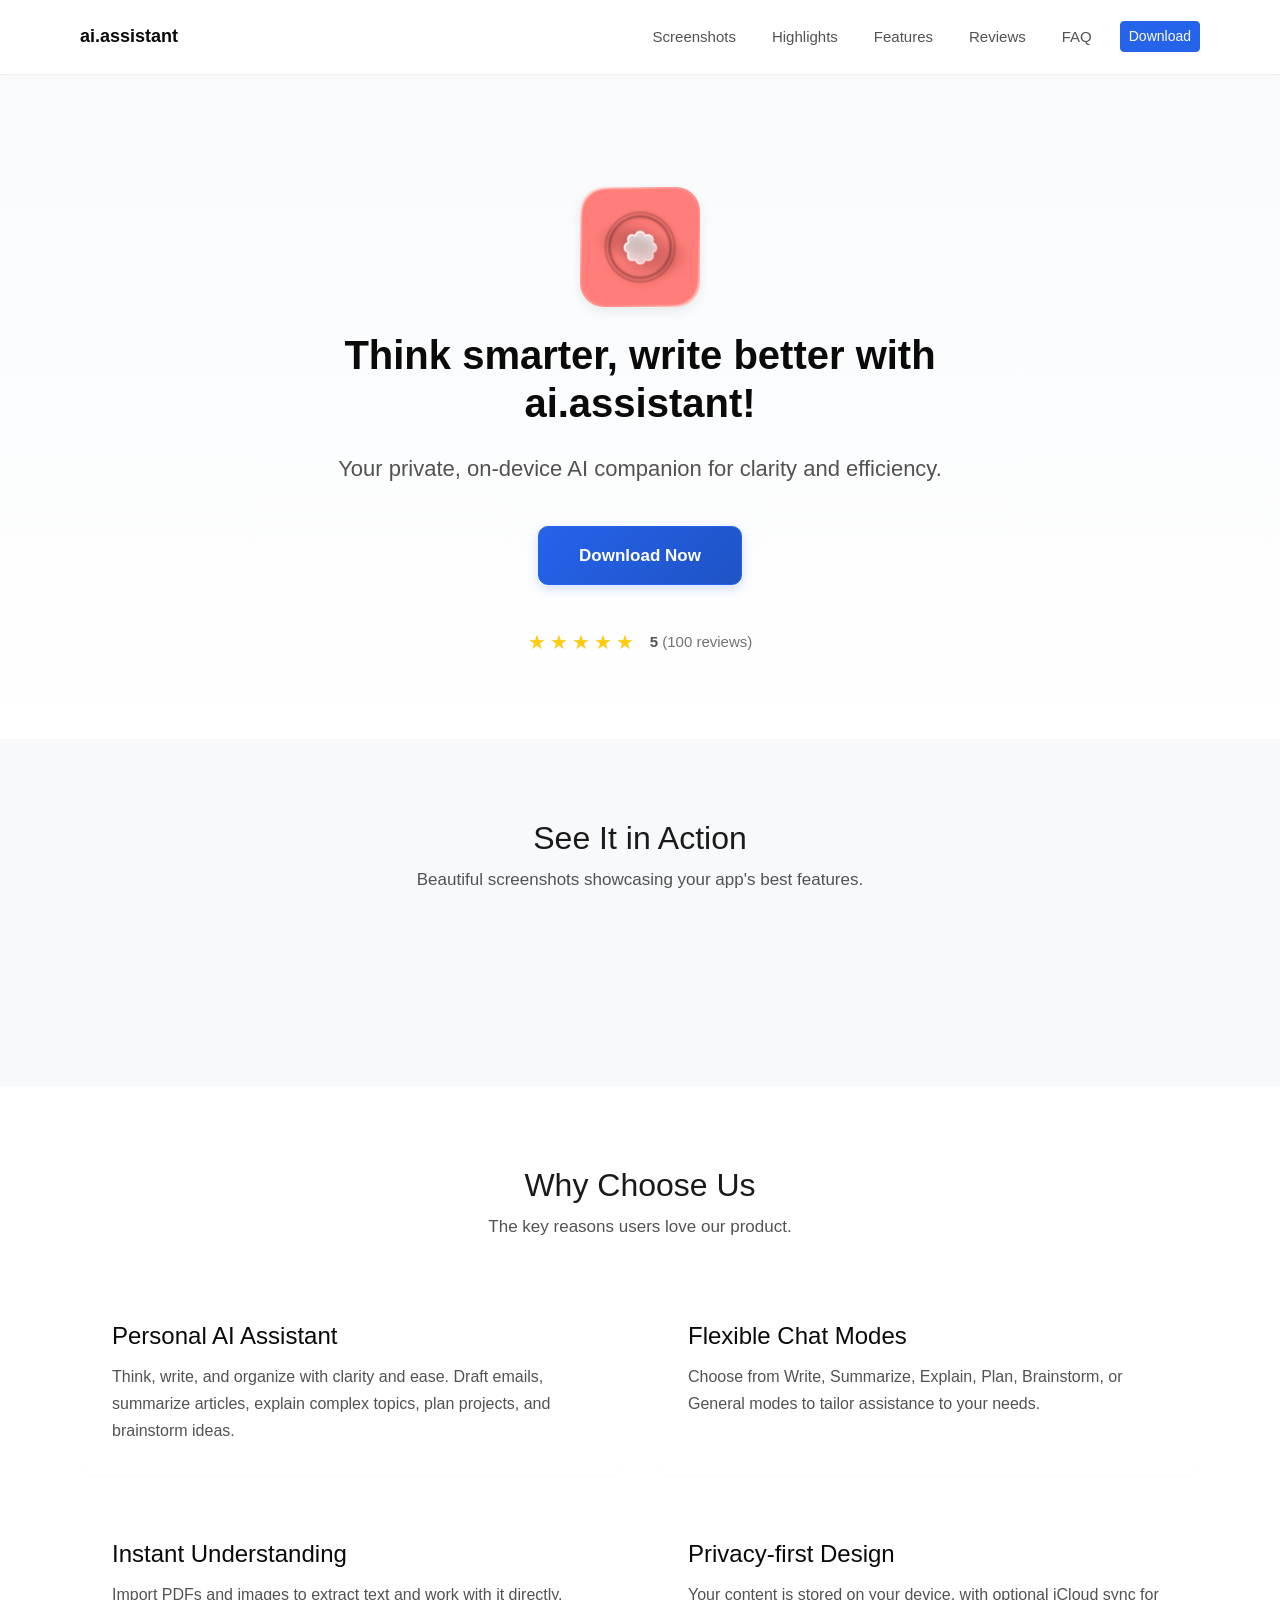
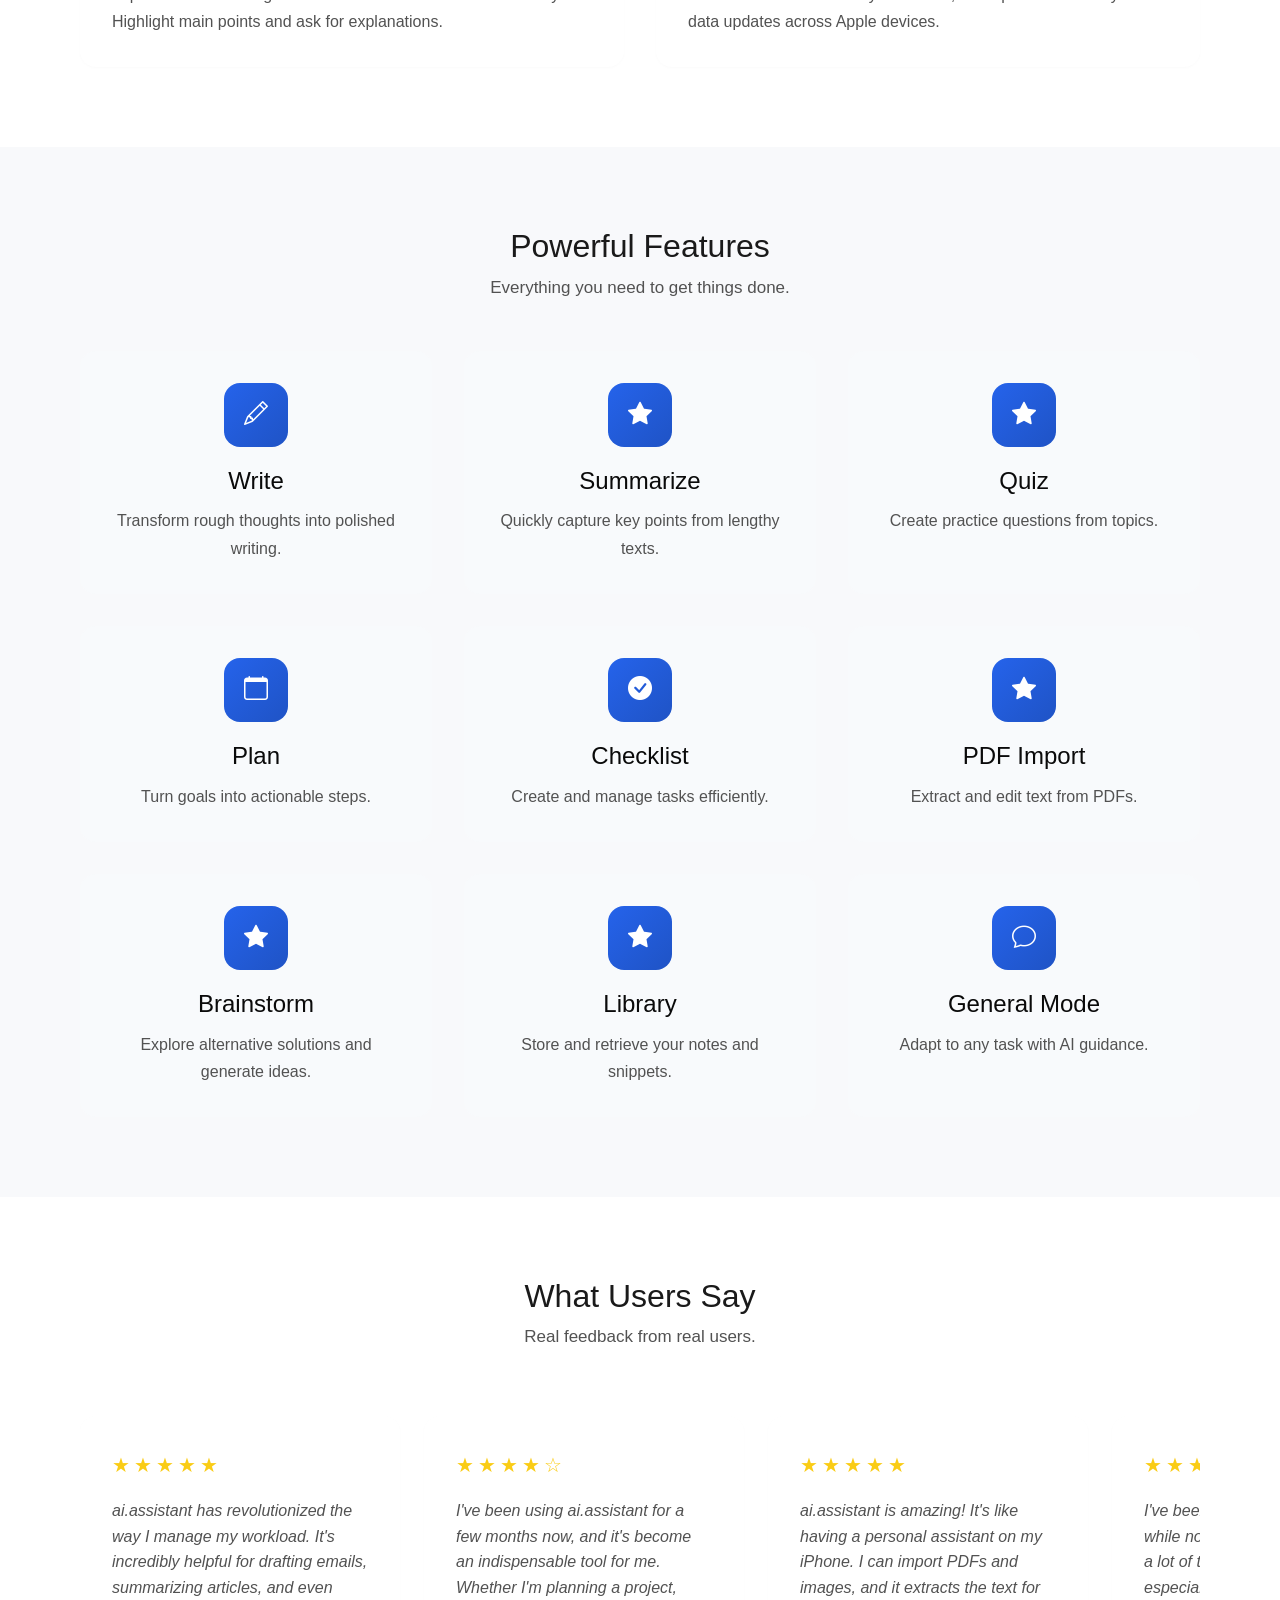
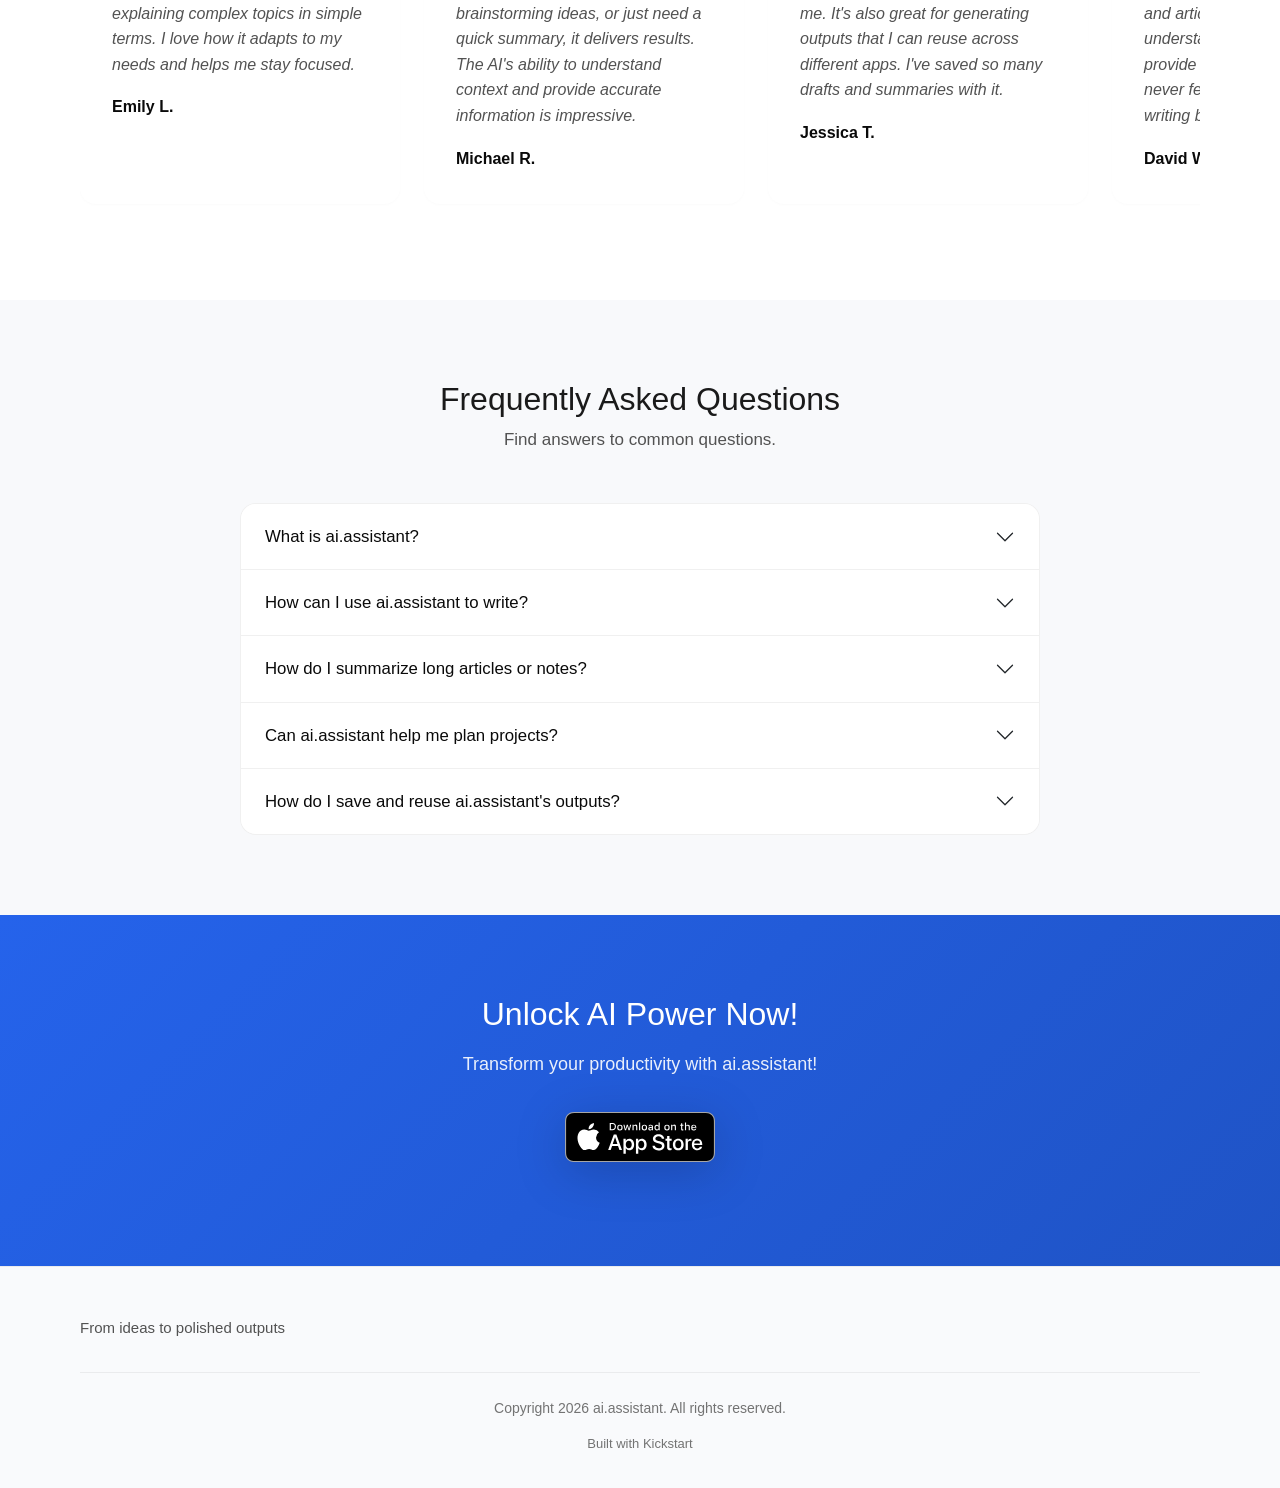
==== index.html @ b458672a "Deploy website – May 17, 2026 at 5:05 PM" ====
<!doctype html>
<html lang="en" data-light-theme="light" data-dark-theme="dark">
  <head>
    <base href="./" />
    <meta property="og:site_name" content="ai.assistant" />
    <meta property="og:title" content="Home" />
    <meta name="twitter:title" content="Home" />
    <meta property="og:url" content="https://example.com/" />
    <meta name="twitter:domain" content="example.com" />
    <meta name="twitter:card" content="summary_large_image" />
    <meta name="twitter:dnt" content="on" />
    <meta charset="utf-8" />
    <meta name="viewport" content="width=device-width, initial-scale=1" />
    <meta name="author" content="Developer" />
    <meta name="generator" content="Ignite v0.6.0" />
    <title>Home</title>
    <link href="css/bootstrap.min.css" rel="stylesheet" />
    <link href="css/bootstrap-icons.min.css" rel="stylesheet" />
    <link href="css/ignite-core.min.css" rel="stylesheet" />
    <link href="https://example.com/" rel="canonical" />
    <link href="images/favicon.png" rel="icon" />
    <link href="css/styles.css" rel="stylesheet" />
    <style>
:root {
    --primary-color: #2563eb;
    --primary-rgb: 37, 99, 235;
    --font-family: -apple-system, BlinkMacSystemFont, 'Segoe UI', Roboto, 'Helvetica Neue', Arial, sans-serif;
    color-scheme: light dark;
}
</style>
    <meta name="apple-itunes-app" content="app-id=6759457807" />
  </head>
  <body data-site-classes="site-shell">
    <header>
      <nav class="site-header navbar navbar-expand-md">
        <div class="container flex-wrap flex-lg-nowrap">
          <div class="me-2 me-md-auto">
            <a href="index.html" class="brand-link d-inline-flex align-items-center navbar-brand"><span class="brand-name">ai.assistant</span></a>
          </div>
          <button type="button" class="navbar-toggler btn" data-bs-toggle="collapse" data-bs-target="#navbarCollapse" aria-controls="navbarCollapse" aria-expanded="false" aria-label="Toggle navigation"><span class="navbar-toggler-icon"></span></button>
          <div id="navbarCollapse" class="collapse navbar-collapse">
            <ul class="navbar-nav mb-2 mb-md-0 col justify-content-end">
              <li class="nav-item"><a href="#screenshots" class="nav-link text-nowrap">Screenshots</a></li>
              <li class="nav-item"><a href="#highlights" class="nav-link text-nowrap">Highlights</a></li>
              <li class="nav-item"><a href="#features" class="nav-link text-nowrap">Features</a></li>
              <li class="nav-item"><a href="#testimonials" class="nav-link text-nowrap">Reviews</a></li>
              <li class="nav-item"><a href="#faq" class="nav-link text-nowrap">FAQ</a></li>
              <li class="nav-item"><a href="https://apps.apple.com/app/id6759457807" class="text-nowrap btn btn-sm btn-primary">Download</a></li>
            </ul>
          </div>
        </div>
      </nav>
    </header>
    <main class="site-main">
      <div class="ig-main-content">
        <div id="hero" class="hero hero-centered">
          <div class="container">
            <div class="hero-content">
              <img src="images/app-icon.png" alt="App Icon" class="hero-app-icon" />
              <h1 class="hero-title">Think smarter, write better with ai.assistant!</h1>
              <p class="hero-subtitle">Your private, on-device AI companion for clarity and efficiency.</p>
              <div class="hero-cta">
                <a href="https://apps.apple.com/app/id6759457807" class="cta-button cta-button-primary btn btn-primary">Download Now</a>
              </div>
              <div class="hero-rating">
                <div class="rating-stars">
                  <span class="star">★</span>
                  <span class="star">★</span>
                  <span class="star">★</span>
                  <span class="star">★</span>
                  <span class="star">★</span>
                </div>
                <p class="rating-text"><strong>5</strong><span class="rating-count"> (100 reviews)</span></p>
              </div>
            </div>
          </div>
        </div>
        <div id="screenshots" class="screenshots-section screenshots-carousel">
          <div class="container">
            <div class="section-header">
              <h2>See It in Action</h2>
              <p class="section-description">Beautiful screenshots showcasing your app's best features.</p>
            </div>
            <div class="screenshots-container">
              <div class="screenshots-scroll"></div>
            </div>
          </div>
        </div>
        <div id="highlights" class="highlights-section highlights-grid-multiple-of-two">
          <div class="container">
            <div class="section-header">
              <h2>Why Choose Us</h2>
              <p class="section-description">The key reasons users love our product.</p>
            </div>
            <div class="highlights-grid">
              <div class="highlight-card">
                <h4 class="highlight-title">Personal AI Assistant</h4>
                <p class="highlight-description">Think, write, and organize with clarity and ease. Draft emails, summarize articles, explain complex topics, plan projects, and brainstorm ideas.</p>
              </div>
              <div class="highlight-card">
                <h4 class="highlight-title">Flexible Chat Modes</h4>
                <p class="highlight-description">Choose from Write, Summarize, Explain, Plan, Brainstorm, or General modes to tailor assistance to your needs.</p>
              </div>
              <div class="highlight-card">
                <h4 class="highlight-title">Instant Understanding</h4>
                <p class="highlight-description">Import PDFs and images to extract text and work with it directly. Highlight main points and ask for explanations.</p>
              </div>
              <div class="highlight-card">
                <h4 class="highlight-title">Privacy-first Design</h4>
                <p class="highlight-description">Your content is stored on your device, with optional iCloud sync for data updates across Apple devices.</p>
              </div>
            </div>
          </div>
        </div>
        <div id="features" class="features-section features-grid-layout features-grid-multiple-of-three">
          <div class="container">
            <div class="section-header">
              <h2>Powerful Features</h2>
              <p class="section-description">Everything you need to get things done.</p>
            </div>
            <div class="features-grid">
              <div class="feature-card">
                <div class="feature-icon">
                  <i class="feature-icon-image bi-pencil"></i>
                </div>
                <h4 class="feature-title">Write</h4>
                <p class="feature-description">Transform rough thoughts into polished writing.</p>
              </div>
              <div class="feature-card">
                <div class="feature-icon">
                  <i class="feature-icon-image bi-star-fill"></i>
                </div>
                <h4 class="feature-title">Summarize</h4>
                <p class="feature-description">Quickly capture key points from lengthy texts.</p>
              </div>
              <div class="feature-card">
                <div class="feature-icon">
                  <i class="feature-icon-image bi-star-fill"></i>
                </div>
                <h4 class="feature-title">Quiz</h4>
                <p class="feature-description">Create practice questions from topics.</p>
              </div>
              <div class="feature-card">
                <div class="feature-icon">
                  <i class="feature-icon-image bi-calendar"></i>
                </div>
                <h4 class="feature-title">Plan</h4>
                <p class="feature-description">Turn goals into actionable steps.</p>
              </div>
              <div class="feature-card">
                <div class="feature-icon">
                  <i class="feature-icon-image bi-check-circle-fill"></i>
                </div>
                <h4 class="feature-title">Checklist</h4>
                <p class="feature-description">Create and manage tasks efficiently.</p>
              </div>
              <div class="feature-card">
                <div class="feature-icon">
                  <i class="feature-icon-image bi-star-fill"></i>
                </div>
                <h4 class="feature-title">PDF Import</h4>
                <p class="feature-description">Extract and edit text from PDFs.</p>
              </div>
              <div class="feature-card">
                <div class="feature-icon">
                  <i class="feature-icon-image bi-star-fill"></i>
                </div>
                <h4 class="feature-title">Brainstorm</h4>
                <p class="feature-description">Explore alternative solutions and generate ideas.</p>
              </div>
              <div class="feature-card">
                <div class="feature-icon">
                  <i class="feature-icon-image bi-star-fill"></i>
                </div>
                <h4 class="feature-title">Library</h4>
                <p class="feature-description">Store and retrieve your notes and snippets.</p>
              </div>
              <div class="feature-card">
                <div class="feature-icon">
                  <i class="feature-icon-image bi-chat"></i>
                </div>
                <h4 class="feature-title">General Mode</h4>
                <p class="feature-description">Adapt to any task with AI guidance.</p>
              </div>
            </div>
          </div>
        </div>
        <div id="reviews" class="testimonials-section testimonials-carousel">
          <div class="container">
            <div class="section-header">
              <h2>What Users Say</h2>
              <p class="section-description">Real feedback from real users.</p>
            </div>
            <div class="testimonials-scroll">
              <div class="testimonial-card">
                <div class="testimonial-rating">
                  <span class="star">★</span>
                  <span class="star">★</span>
                  <span class="star">★</span>
                  <span class="star">★</span>
                  <span class="star">★</span>
                </div>
                <p class="testimonial-quote">ai.assistant has revolutionized the way I manage my workload. It's incredibly helpful for drafting emails, summarizing articles, and even explaining complex topics in simple terms. I love how it adapts to my needs and helps me stay focused.</p>
                <p class="testimonial-author">Emily L.</p>
              </div>
              <div class="testimonial-card">
                <div class="testimonial-rating">
                  <span class="star">★</span>
                  <span class="star">★</span>
                  <span class="star">★</span>
                  <span class="star">★</span>
                  <span class="star">☆</span>
                </div>
                <p class="testimonial-quote">I've been using ai.assistant for a few months now, and it's become an indispensable tool for me. Whether I'm planning a project, brainstorming ideas, or just need a quick summary, it delivers results. The AI's ability to understand context and provide accurate information is impressive.</p>
                <p class="testimonial-author">Michael R.</p>
              </div>
              <div class="testimonial-card">
                <div class="testimonial-rating">
                  <span class="star">★</span>
                  <span class="star">★</span>
                  <span class="star">★</span>
                  <span class="star">★</span>
                  <span class="star">★</span>
                </div>
                <p class="testimonial-quote">ai.assistant is amazing! It's like having a personal assistant on my iPhone. I can import PDFs and images, and it extracts the text for me. It's also great for generating outputs that I can reuse across different apps. I've saved so many drafts and summaries with it.</p>
                <p class="testimonial-author">Jessica T.</p>
              </div>
              <div class="testimonial-card">
                <div class="testimonial-rating">
                  <span class="star">★</span>
                  <span class="star">★</span>
                  <span class="star">★</span>
                  <span class="star">★</span>
                  <span class="star">☆</span>
                </div>
                <p class="testimonial-quote">I've been using ai.assistant for a while now, and it's helped me save a lot of time and effort. It's especially useful for writing essays and articles. The AI's ability to understand my writing style and provide suggestions is great. I've never felt so confident about my writing before.</p>
                <p class="testimonial-author">David W.</p>
              </div>
            </div>
          </div>
        </div>
        <div id="faq" class="faq-section">
          <div class="container">
            <div class="section-header">
              <h2>Frequently Asked Questions</h2>
              <p class="section-description">Find answers to common questions.</p>
            </div>
            <div class="faq-content faq-accordion-layout">
              <div id="accordionV7Qbs" class="faq-accordion accordion">
                <div class="accordion-item">
                  <h2 class="accordion-header"><button type="button" class="accordion-button collapsed btn" data-bs-toggle="collapse" data-bs-target="#accordionV7Qbs-itemzNcFY" aria-expanded="false" aria-controls="accordionV7Qbs-itemzNcFY">What is ai.assistant?</button></h2>
                  <div id="accordionV7Qbs-itemzNcFY" class="accordion-collapse collapse" data-bs-parent="#accordionV7Qbs">
                    <div class="accordion-body">
                      <p class="faq-answer">ai.assistant is a private, on-device AI companion that helps you think, write, and organize with clarity. It can draft emails, summarize articles, explain complex topics, plan projects, and brainstorm ideas.</p>
                    </div>
                  </div>
                </div>
                <div class="accordion-item">
                  <h2 class="accordion-header"><button type="button" class="accordion-button collapsed btn" data-bs-toggle="collapse" data-bs-target="#accordionV7Qbs-itemYWzPb" aria-expanded="false" aria-controls="accordionV7Qbs-itemYWzPb">How can I use ai.assistant to write?</button></h2>
                  <div id="accordionV7Qbs-itemYWzPb" class="accordion-collapse collapse" data-bs-parent="#accordionV7Qbs">
                    <div class="accordion-body">
                      <p class="faq-answer">You can use ai.assistant's 'Write' mode to turn rough thoughts into clear writing. It can draft emails, essays, and blog posts, rewrite messages to be shorter, friendlier, or more professional, and polish wording while keeping your own voice.</p>
                    </div>
                  </div>
                </div>
                <div class="accordion-item">
                  <h2 class="accordion-header"><button type="button" class="accordion-button collapsed btn" data-bs-toggle="collapse" data-bs-target="#accordionV7Qbs-itemH5LLg" aria-expanded="false" aria-controls="accordionV7Qbs-itemH5LLg">How do I summarize long articles or notes?</button></h2>
                  <div id="accordionV7Qbs-itemH5LLg" class="accordion-collapse collapse" data-bs-parent="#accordionV7Qbs">
                    <div class="accordion-body">
                      <p class="faq-answer">You can use ai.assistant's 'Summarize' mode to get to the point in seconds. It can turn long articles or notes into key takeaways, generate TL;DRs, and compare multiple summaries to decide what matters.</p>
                    </div>
                  </div>
                </div>
                <div class="accordion-item">
                  <h2 class="accordion-header"><button type="button" class="accordion-button collapsed btn" data-bs-toggle="collapse" data-bs-target="#accordionV7Qbs-itemdj9gn" aria-expanded="false" aria-controls="accordionV7Qbs-itemdj9gn">Can ai.assistant help me plan projects?</button></h2>
                  <div id="accordionV7Qbs-itemdj9gn" class="accordion-collapse collapse" data-bs-parent="#accordionV7Qbs">
                    <div class="accordion-body">
                      <p class="faq-answer">Yes, ai.assistant can help you plan projects by creating checklists for trips, events, or errands, mapping out study schedules or project timelines, and turning vague ideas into ordered action plans.</p>
                    </div>
                  </div>
                </div>
                <div class="accordion-item">
                  <h2 class="accordion-header"><button type="button" class="accordion-button collapsed btn" data-bs-toggle="collapse" data-bs-target="#accordionV7Qbs-itemxbods" aria-expanded="false" aria-controls="accordionV7Qbs-itemxbods">How do I save and reuse ai.assistant's outputs?</button></h2>
                  <div id="accordionV7Qbs-itemxbods" class="accordion-collapse collapse" data-bs-parent="#accordionV7Qbs">
                    <div class="accordion-body">
                      <p class="faq-answer">You can save drafts, summaries, plans, checklists, quizzes, flashcards, and more as Outputs. You can organize them by type, topic, or project, search, tag, and filter to find exactly what you need, and copy and reuse outputs across apps in seconds.</p>
                    </div>
                  </div>
                </div>
              </div>
            </div>
          </div>
        </div>
        <div id="download" class="download-section">
          <div class="container">
            <div class="download-content">
              <h2>Unlock AI Power Now!</h2>
              <p class="download-description">Transform your productivity with ai.assistant!</p>
              <div class="store-badges">
                <a href="https://apps.apple.com/app/id6759457807" class="store-badge-link"><img src="images/app-store-download-black.svg" alt="Download on the App Store" class="store-badge store-badge-light-mode" /><img src="images/app-store-download-white.svg" alt="Download on the App Store" class="store-badge store-badge-dark-mode" /></a>
              </div>
            </div>
          </div>
        </div>
      </div>
    </main>
    <div class="site-footer">
      <div class="container">
        <div class="footer-content">
          <div class="footer-brand">
            <p class="footer-tagline">From ideas to polished outputs</p>
          </div>
        </div>
        <div class="footer-copyright">
          <p>Copyright 2026 ai.assistant. All rights reserved.</p>
          <a href="https://kickstart.tools" class="footer-kickstart-link">Built with Kickstart</a>
        </div>
      </div>
    </div>
    <script src="js/bootstrap.bundle.min.js"></script>
    <script src="js/ignite-core.js"></script>
  </body>
</html>
---- css/ignite-core.min.css ----
/* Since positioning the image, we need to help out the caption */
.carousel-caption {
  bottom: 3rem;
  z-index: 10;
}

/* Declare heights because of positioning of img element */
.carousel-item {
  height: 32rem;
}

/* Removing padding from the last paragraph in an alert. */
div.alert p:last-child {
  margin-bottom: 0;
}

.font-inherit, .font-inherit * {
  font: inherit;
}

.color-inherit, .color-inherit * {
  color: inherit;
}

.line-height-inherit {
  line-height: inherit;
}

.form-control::placeholder {
    color: gray;
    opacity: 1;
}
/* Removing text syling from a link. */
.link-plain {
    color: inherit;
    text-decoration: none;
    cursor: pointer;
}

/* Define CSS Variables for Material Backgrounds */
:root {
    /* Light Material Values */
    --material-light-ultra-thin: rgba(255, 255, 255, 0.5);
    --material-light-ultra-thin-blur: rgba(255, 255, 255, 0.2);
    --material-light-thin: rgba(255, 255, 255, 0.6);
    --material-light-thin-blur: rgba(255, 255, 255, 0.3);
    --material-light-regular: rgba(255, 255, 255, 0.7);
    --material-light-regular-blur: rgba(255, 255, 255, 0.4);
    --material-light-thick: rgba(255, 255, 255, 0.8);
    --material-light-thick-blur: rgba(255, 255, 255, 0.5);
    --material-light-ultra-thick: rgba(255, 255, 255, 0.9);
    --material-light-ultra-thick-blur: rgba(255, 255, 255, 0.6);

    /* Dark Material Values */
    --material-dark-ultra-thin: rgba(30, 30, 30, 0.5);
    --material-dark-ultra-thin-blur: rgba(30, 30, 30, 0.2);
    --material-dark-thin: rgba(30, 30, 30, 0.6);
    --material-dark-thin-blur: rgba(30, 30, 30, 0.3);
    --material-dark-regular: rgba(30, 30, 30, 0.7);
    --material-dark-regular-blur: rgba(30, 30, 30, 0.4);
    --material-dark-thick: rgba(30, 30, 30, 0.8);
    --material-dark-thick-blur: rgba(30, 30, 30, 0.5);
    --material-dark-ultra-thick: rgba(30, 30, 30, 0.9);
    --material-dark-ultra-thick-blur: rgba(30, 30, 30, 0.6);
}

/* Auto-switching Material Classes */
.material-ultra-thin {
    background: var(--material-light-ultra-thin);
    @supports ((backdrop-filter: blur(10px)) or (-webkit-backdrop-filter: blur(10px))) {
        background: var(--material-light-ultra-thin-blur);
        -webkit-backdrop-filter: blur(10px) saturate(180%);
        backdrop-filter: blur(10px) saturate(180%);
    }
}

.material-thin {
    background: var(--material-light-thin);
    @supports ((backdrop-filter: blur(20px)) or (-webkit-backdrop-filter: blur(20px))) {
        background: var(--material-light-thin-blur);
        -webkit-backdrop-filter: blur(20px) saturate(180%);
        backdrop-filter: blur(20px) saturate(180%);
    }
}

.material-regular {
    background: var(--material-light-regular);
    @supports ((backdrop-filter: blur(30px)) or (-webkit-backdrop-filter: blur(30px))) {
        background: var(--material-light-regular-blur);
        -webkit-backdrop-filter: blur(30px) saturate(180%);
        backdrop-filter: blur(30px) saturate(180%);
    }
}

.material-thick {
    background: var(--material-light-thick);
    @supports ((backdrop-filter: blur(50px)) or (-webkit-backdrop-filter: blur(50px))) {
        background: var(--material-light-thick-blur);
        -webkit-backdrop-filter: blur(50px) saturate(180%);
        backdrop-filter: blur(50px) saturate(180%);
    }
}

.material-ultra-thick {
    background: var(--material-light-ultra-thick);
    @supports ((backdrop-filter: blur(70px)) or (-webkit-backdrop-filter: blur(70px))) {
        background: var(--material-light-ultra-thick-blur);
        -webkit-backdrop-filter: blur(70px) saturate(180%);
        backdrop-filter: blur(70px) saturate(180%);
    }
}

[data-bs-theme*="dark"] .material-ultra-thin {
    background: var(--material-dark-ultra-thin);
    @supports ((backdrop-filter: blur(10px)) or (-webkit-backdrop-filter: blur(10px))) {
        background: var(--material-dark-ultra-thin-blur);
        -webkit-backdrop-filter: blur(10px) saturate(180%);
        backdrop-filter: blur(10px) saturate(180%);
    }
}

[data-bs-theme*="dark"] .material-thin {
    background: var(--material-dark-thin);
    @supports ((backdrop-filter: blur(20px)) or (-webkit-backdrop-filter: blur(20px))) {
        background: var(--material-dark-thin-blur);
        -webkit-backdrop-filter: blur(20px) saturate(180%);
        backdrop-filter: blur(20px) saturate(180%);
    }
}

[data-bs-theme*="dark"] .material-regular {
    background: var(--material-dark-regular);
    @supports ((backdrop-filter: blur(30px)) or (-webkit-backdrop-filter: blur(30px))) {
        background: var(--material-dark-regular-blur);
        -webkit-backdrop-filter: blur(30px) saturate(180%);
        backdrop-filter: blur(30px) saturate(180%);
    }
}

[data-bs-theme*="dark"] .material-thick {
    background: var(--material-dark-thick);
    @supports ((backdrop-filter: blur(50px)) or (-webkit-backdrop-filter: blur(50px))) {
        background: var(--material-dark-thick-blur);
        -webkit-backdrop-filter: blur(50px) saturate(180%);
        backdrop-filter: blur(50px) saturate(180%);
    }
}

[data-bs-theme*="dark"] .material-ultra-thick {
    background: var(--material-dark-ultra-thick);
    @supports ((backdrop-filter: blur(70px)) or (-webkit-backdrop-filter: blur(70px))) {
        background: var(--material-dark-ultra-thick-blur);
        -webkit-backdrop-filter: blur(70px) saturate(180%);
        backdrop-filter: blur(70px) saturate(180%);
    }
}

/* Light Material Classes (for explicit overrides) */
.material-ultra-thin-light {
    background: var(--material-light-ultra-thin);
    @supports ((backdrop-filter: blur(10px)) or (-webkit-backdrop-filter: blur(10px))) {
        background: var(--material-light-ultra-thin-blur);
        -webkit-backdrop-filter: blur(10px) saturate(180%);
        backdrop-filter: blur(10px) saturate(180%);
    }
}

.material-thin-light {
    background: var(--material-light-thin);
    @supports ((backdrop-filter: blur(20px)) or (-webkit-backdrop-filter: blur(20px))) {
        background: var(--material-light-thin-blur);
        -webkit-backdrop-filter: blur(20px) saturate(180%);
        backdrop-filter: blur(20px) saturate(180%);
    }
}

.material-regular-light {
    background: var(--material-light-regular);
    @supports ((backdrop-filter: blur(30px)) or (-webkit-backdrop-filter: blur(30px))) {
        background: var(--material-light-regular-blur);
        -webkit-backdrop-filter: blur(30px) saturate(180%);
        backdrop-filter: blur(30px) saturate(180%);
    }
}

.material-thick-light {
    background: var(--material-light-thick);
    @supports ((backdrop-filter: blur(50px)) or (-webkit-backdrop-filter: blur(50px))) {
        background: var(--material-light-thick-blur);
        -webkit-backdrop-filter: blur(50px) saturate(180%);
        backdrop-filter: blur(50px) saturate(180%);
    }
}

.material-ultra-thick-light {
    background: var(--material-light-ultra-thick);
    @supports ((backdrop-filter: blur(70px)) or (-webkit-backdrop-filter: blur(70px))) {
        background: var(--material-light-ultra-thick-blur);
        -webkit-backdrop-filter: blur(70px) saturate(180%);
        backdrop-filter: blur(70px) saturate(180%);
    }
}

/* Dark Material Classes (for explicit overrides) */
.material-ultra-thin-dark {
    background: var(--material-dark-ultra-thin);
    @supports ((backdrop-filter: blur(10px)) or (-webkit-backdrop-filter: blur(10px))) {
        background: var(--material-dark-ultra-thin-blur);
        -webkit-backdrop-filter: blur(10px) saturate(180%);
        backdrop-filter: blur(10px) saturate(180%);
    }
}

.material-thin-dark {
    background: var(--material-dark-thin);
    @supports ((backdrop-filter: blur(20px)) or (-webkit-backdrop-filter: blur(20px))) {
        background: var(--material-dark-thin-blur);
        -webkit-backdrop-filter: blur(20px) saturate(180%);
        backdrop-filter: blur(20px) saturate(180%);
    }
}

.material-regular-dark {
    background: var(--material-dark-regular);
    @supports ((backdrop-filter: blur(30px)) or (-webkit-backdrop-filter: blur(30px))) {
        background: var(--material-dark-regular-blur);
        -webkit-backdrop-filter: blur(30px) saturate(180%);
        backdrop-filter: blur(30px) saturate(180%);
    }
}

.material-thick-dark {
    background: var(--material-dark-thick);
    @supports ((backdrop-filter: blur(50px)) or (-webkit-backdrop-filter: blur(50px))) {
        background: var(--material-dark-thick-blur);
        -webkit-backdrop-filter: blur(50px) saturate(180%);
        backdrop-filter: blur(50px) saturate(180%);
    }
}

.material-ultra-thick-dark {
    background: var(--material-dark-ultra-thick);
    @supports ((backdrop-filter: blur(70px)) or (-webkit-backdrop-filter: blur(70px))) {
        background: var(--material-dark-ultra-thick-blur);
        -webkit-backdrop-filter: blur(70px) saturate(180%);
        backdrop-filter: blur(70px) saturate(180%);
    }
}

.ig-text-small {
    font-size: 0.9rem;
}

.ig-text-xSmall {
    font-size: 0.8rem;
}

.ig-text-xxSmall {
    font-size: 0.7rem;
}

.ig-text-xxxSmall {
    font-size: 0.6rem;
}

.ig-line-clamp {
    overflow: hidden;
    display: -webkit-box;
    -webkit-box-orient: vertical;
    -webkit-line-clamp: var(--ig-max-line-length, 1);
}

.ig-line-clamp-none {
    overflow: visible;
    display: block;
    -webkit-box-orient: horizontal;
    -webkit-line-clamp: unset;
}


:root {
    --bs-primary: rgb(13 110 253 / 100%);
    --bs-primary-rgb: 13, 110, 253;
    --bs-primary-text-emphasis: rgb(5 44 101 / 100%);
    --bs-primary-bg-subtle: rgb(206 226 254 / 100%);
    --bs-primary-border-subtle: rgb(109 168 253 / 100%);
    --bs-secondary: rgb(108 117 125 / 100%);
    --bs-secondary-rgb: 108, 117, 125;
    --bs-secondary-text-emphasis: rgb(43 46 50 / 100%);
    --bs-secondary-bg-subtle: rgb(225 227 229 / 100%);
    --bs-secondary-border-subtle: rgb(166 172 177 / 100%);
    --bs-success: rgb(25 135 84 / 100%);
    --bs-success-rgb: 25, 135, 84;
    --bs-success-text-emphasis: rgb(10 54 33 / 100%);
    --bs-success-bg-subtle: rgb(209 231 220 / 100%);
    --bs-success-border-subtle: rgb(117 183 152 / 100%);
    --bs-info: rgb(13 202 240 / 100%);
    --bs-info-rgb: 13, 202, 240;
    --bs-info-text-emphasis: rgb(5 80 96 / 100%);
    --bs-info-bg-subtle: rgb(206 244 252 / 100%);
    --bs-info-border-subtle: rgb(109 223 246 / 100%);
    --bs-warning: rgb(255 193 7 / 100%);
    --bs-warning-rgb: 255, 193, 7;
    --bs-warning-text-emphasis: rgb(102 77 2 / 100%);
    --bs-warning-bg-subtle: rgb(255 242 205 / 100%);
    --bs-warning-border-subtle: rgb(255 217 106 / 100%);
    --bs-danger: rgb(220 53 69 / 100%);
    --bs-danger-rgb: 220, 53, 69;
    --bs-danger-text-emphasis: rgb(88 21 27 / 100%);
    --bs-danger-bg-subtle: rgb(248 214 217 / 100%);
    --bs-danger-border-subtle: rgb(234 133 143 / 100%);
    --bs-light: rgb(248 249 250 / 100%);
    --bs-light-rgb: 248, 249, 250;
    --bs-light-text-emphasis: rgb(49 49 49 / 100%);
    --bs-light-bg-subtle: rgb(253 253 254 / 100%);
    --bs-light-border-subtle: rgb(198 199 200 / 100%);
    --bs-dark: rgb(33 37 41 / 100%);
    --bs-dark-rgb: 33, 37, 41;
    --bs-dark-text-emphasis: rgb(13 14 16 / 100%);
    --bs-dark-bg-subtle: rgb(210 211 212 / 100%);
    --bs-dark-border-subtle: rgb(121 124 126 / 100%);
    --bs-body-color: rgb(33 37 41 / 100%);
    --bs-body-color-rgb: 33, 37, 41;
    --bs-body-bg: rgb(255 255 255 / 100%);
    --bs-body-bg-rgb: 255, 255, 255;
    --bs-emphasis-color-rgb: 0, 0, 0;
    --bs-secondary-color: rgb(8415 9435 10455 / 75%);
    --bs-secondary-color-rgb: 8415, 9435, 10455;
    --bs-tertiary-color: rgb(8415 9435 10455 / 50%);
    --bs-tertiary-color-rgb: 8415, 9435, 10455;
    --bs-secondary-bg: rgb(233 236 239 / 100%);
    --bs-secondary-bg-rgb: 233, 236, 239;
    --bs-tertiary-bg: rgb(248 249 250 / 100%);
    --bs-tertiary-bg-rgb: 248, 249, 250;
    --bs-link-color: rgb(13 110 253 / 100%);
    --bs-link-color-rgb: 13, 110, 253;
    --bs-link-hover-color: rgb(10 88 202 / 100%);
    --bs-link-hover-color-rgb: 10, 88, 202;
    --bs-border-color: rgb(222 226 230 / 100%);
    --bs-border-color-rgb: 222, 226, 230;
    --syntax-highlight-theme: "xcode-light";
}

@media (min-width: 540px) {
    .container {
    max-width: 540px;
}
}

@media (min-width: 720px) {
    .container {
    max-width: 720px;
}
}

@media (min-width: 960px) {
    .container {
    max-width: 960px;
}
}

@media (min-width: 1140px) {
    .container {
    max-width: 1140px;
}
}

@media (min-width: 1320px) {
    .container {
    max-width: 1320px;
}
}

/* Global style rules */

/* Root and body styles */
html {
    font-size: var(--bs-root-font-size, 16px);
}

body {
    font-family: var(--bs-body-font-family, system-ui, -apple-system, "Segoe UI", Roboto, "Helvetica Neue", "Noto Sans", "Liberation Sans", Arial, sans-serif);
    font-size: var(--bs-body-font-size, 1rem);
    line-height: var(--bs-body-line-height, 1.5);
    color: var(--bs-body-color);
    background-color: var(--bs-body-bg);
}

/* Link styles */
a {
    color: var(--bs-link-color);
    text-decoration: var(--bs-link-decoration, underline);
}

a:hover {
    color: var(--bs-link-hover-color);
}

/* Link role styles */
.link-primary {
    color: var(--bs-primary) !important;
    text-decoration-color: var(--bs-primary) !important;
}
.link-primary:hover {
    color: rgba(var(--bs-primary-rgb), 0.8) !important;
    text-decoration-color: rgba(var(--bs-primary-rgb), 0.8) !important;
}

.link-secondary {
    color: var(--bs-secondary) !important;
    text-decoration-color: var(--bs-secondary) !important;
}
.link-secondary:hover {
    color: rgba(var(--bs-secondary-rgb), 0.8) !important;
    text-decoration-color: rgba(var(--bs-secondary-rgb), 0.8) !important;
}

.link-success {
    color: var(--bs-success) !important;
    text-decoration-color: var(--bs-success) !important;
}
.link-success:hover {
    color: rgba(var(--bs-success-rgb), 0.8) !important;
    text-decoration-color: rgba(var(--bs-success-rgb), 0.8) !important;
}

.link-info {
    color: var(--bs-info) !important;
    text-decoration-color: var(--bs-info) !important;
}
.link-info:hover {
    color: rgba(var(--bs-info-rgb), 0.8) !important;
    text-decoration-color: rgba(var(--bs-info-rgb), 0.8) !important;
}

.link-warning {
    color: var(--bs-warning) !important;
    text-decoration-color: var(--bs-warning) !important;
}
.link-warning:hover {
    color: rgba(var(--bs-warning-rgb), 0.8) !important;
    text-decoration-color: rgba(var(--bs-warning-rgb), 0.8) !important;
}

.link-danger {
    color: var(--bs-danger) !important;
    text-decoration-color: var(--bs-danger) !important;
}
.link-danger:hover {
    color: rgba(var(--bs-danger-rgb), 0.8) !important;
    text-decoration-color: rgba(var(--bs-danger-rgb), 0.8) !important;
}

.link-light {
    color: var(--bs-light) !important;
    text-decoration-color: var(--bs-light) !important;
}
.link-light:hover {
    color: rgba(var(--bs-light-rgb), 0.8) !important;
    text-decoration-color: rgba(var(--bs-light-rgb), 0.8) !important;
}

.link-dark {
    color: var(--bs-dark) !important;
    text-decoration-color: var(--bs-dark) !important;
}
.link-dark:hover {
    color: rgba(var(--bs-dark-rgb), 0.8) !important;
    text-decoration-color: rgba(var(--bs-dark-rgb), 0.8) !important;
}

/* Alert styles */
.alert-primary {
    color: var(--bs-primary-text-emphasis);
    background-color: var(--bs-primary-bg-subtle);
    border-color: var(--bs-primary-border-subtle);
}

.alert-secondary {
    color: var(--bs-secondary-text-emphasis);
    background-color: var(--bs-secondary-bg-subtle);
    border-color: var(--bs-secondary-border-subtle);
}

.alert-success {
    color: var(--bs-success-text-emphasis);
    background-color: var(--bs-success-bg-subtle);
    border-color: var(--bs-success-border-subtle);
}

.alert-info {
    color: var(--bs-info-text-emphasis);
    background-color: var(--bs-info-bg-subtle);
    border-color: var(--bs-info-border-subtle);
}

.alert-warning {
    color: var(--bs-warning-text-emphasis);
    background-color: var(--bs-warning-bg-subtle);
    border-color: var(--bs-warning-border-subtle);
}

.alert-danger {
    color: var(--bs-danger-text-emphasis);
    background-color: var(--bs-danger-bg-subtle);
    border-color: var(--bs-danger-border-subtle);
}

.alert-light {
    color: var(--bs-light-text-emphasis);
    background-color: var(--bs-light-bg-subtle);
    border-color: var(--bs-light-border-subtle);
}

.alert-dark {
    color: var(--bs-dark-text-emphasis);
    background-color: var(--bs-dark-bg-subtle);
    border-color: var(--bs-dark-border-subtle);
}

/* Subtle backgrounds */
.bg-primary-subtle {
    background-color: rgba(var(--bs-primary-rgb), 0.15) !important;
}

.bg-secondary-subtle {
    background-color: rgba(var(--bs-secondary-rgb), 0.15) !important;
}

.bg-success-subtle {
    background-color: rgba(var(--bs-success-rgb), 0.15) !important;
}

.bg-info-subtle {
    background-color: rgba(var(--bs-info-rgb), 0.15) !important;
}

.bg-warning-subtle {
    background-color: rgba(var(--bs-warning-rgb), 0.15) !important;
}

.bg-danger-subtle {
    background-color: rgba(var(--bs-danger-rgb), 0.15) !important;
}

.bg-light-subtle {
    background-color: rgba(var(--bs-light-rgb), 0.15) !important;
}

.bg-dark-subtle {
    background-color: rgba(var(--bs-dark-rgb), 0.15) !important;
}

/* Card with solid background */
.text-bg-primary {
    color: #fff;
    background-color: var(--bs-primary) !important;
}

.text-bg-secondary {
    color: #fff;
    background-color: var(--bs-secondary) !important;
}

.text-bg-success {
    color: #fff;
    background-color: var(--bs-success) !important;
}

.text-bg-info {
    color: #000;
    background-color: var(--bs-info) !important;
}

.text-bg-warning {
    color: #000;
    background-color: var(--bs-warning) !important;
}

.text-bg-danger {
    color: #fff;
    background-color: var(--bs-danger) !important;
}

.text-bg-light {
    color: #000;
    background-color: var(--bs-light) !important;
}

.text-bg-dark {
    color: #fff;
    background-color: var(--bs-dark) !important;
}

/* Card with colored border */
.border-primary {
    border-color: var(--bs-primary) !important;
}

.border-secondary {
    border-color: var(--bs-secondary) !important;
}

.border-success {
    border-color: var(--bs-success) !important;
}

.border-info {
    border-color: var(--bs-info) !important;
}

.border-warning {
    border-color: var(--bs-warning) !important;
}

.border-danger {
    border-color: var(--bs-danger) !important;
}

.border-light {
    border-color: var(--bs-light) !important;
}

.border-dark {
    border-color: var(--bs-dark) !important;
}

/* Paragraph margin */
p {
    margin-top: 0;
    margin-bottom: var(--bs-paragraph-margin-bottom, 1rem);
}

/* Heading styles */
h1, h2, h3, h4, h5, h6 {
    font-family: var(--bs-headings-font-family, inherit);
    margin-bottom: var(--bs-headings-margin-bottom, 0.5rem);
    font-weight: var(--bs-headings-font-weight, 500);
    line-height: var(--bs-headings-line-height, 1.2);
    color: var(--bs-heading-color, inherit);
}

/* Individual heading sizes */
h1 { font-size: var(--bs-h1-font-size, 2.5rem); }
h2 { font-size: var(--bs-h2-font-size, 2rem); }
h3 { font-size: var(--bs-h3-font-size, 1.75rem); }
h4 { font-size: var(--bs-h4-font-size, 1.5rem); }
h5 { font-size: var(--bs-h5-font-size, 1.25rem); }
h6 { font-size: var(--bs-h6-font-size, 1rem); }

/* Font weights */
.fw-lighter { font-weight: var(--bs-font-weight-lighter, 200); }
.fw-light { font-weight: var(--bs-font-weight-light, 300); }
.fw-normal { font-weight: var(--bs-font-weight-normal, 400); }
.fw-bold { font-weight: var(--bs-font-weight-bold, 700); }
.fw-bolder { font-weight: var(--bs-font-weight-bolder, 800); }

/* Font sizes */
.fs-small { font-size: var(--bs-body-font-size-sm, 0.875rem); }
.fs-base { font-size: var(--bs-body-font-size, 1rem); }
.fs-large { font-size: var(--bs-body-font-size-lg, 1.25rem); }

/* Line heights */
.lh-1 { line-height: var(--bs-line-height-condensed, 1); }
.lh-base { line-height: var(--bs-line-height-base, 1.5); }
.lh-lg { line-height: var(--bs-line-height-expanded, 2); }

/* Inline code */
:not(pre) > code {
    font-family: var(--bs-font-monospace, monospace);
    font-size: var(--bs-code-font-size, 1em);
}

/* Code blocks */
code, pre {
    font-family: var(--bs-font-monospace, monospace);
    font-size: var(--code-block-font-size, 1em);
    margin-bottom: var(--bs-paragraph-margin-bottom, 1rem) !important;
}

/* Border styles */
.border { border: 1px solid var(--bs-border-color) !important; }

/* Color rules */
.text-primary { color: var(--bs-primary) !important; }
.text-secondary { color: var(--bs-secondary) !important; }
.text-success { color: var(--bs-success) !important; }
.text-info { color: var(--bs-info) !important; }
.text-warning { color: var(--bs-warning) !important; }
.text-danger { color: var(--bs-danger) !important; }
.text-light { color: var(--bs-light) !important; }
.text-dark { color: var(--bs-dark) !important; }

/* Background rules */
.bg-primary { background-color: var(--bs-primary) !important; }
.bg-secondary { background-color: var(--bs-secondary) !important; }
.bg-success { background-color: var(--bs-success) !important; }
.bg-info { background-color: var(--bs-info) !important; }
.bg-warning { background-color: var(--bs-warning) !important; }
.bg-danger { background-color: var(--bs-danger) !important; }
.bg-light { background-color: var(--bs-light) !important; }
.bg-dark { background-color: var(--bs-dark) !important; }

/* Button rules */
.btn-primary {
    background-color: var(--bs-primary);
    border-color: var(--bs-primary);
}
.btn-primary:hover {
    background-color: rgb(var(--bs-primary-rgb));
    border-color: rgb(var(--bs-primary-rgb));
}

.btn-secondary {
    background-color: var(--bs-secondary);
    border-color: var(--bs-secondary);
}
.btn-secondary:hover {
    background-color: rgb(var(--bs-secondary-rgb));
    border-color: rgb(var(--bs-secondary-rgb));
}

.btn-success {
    background-color: var(--bs-success);
    border-color: var(--bs-success);
}
.btn-success:hover {
    background-color: rgb(var(--bs-success-rgb));
    border-color: rgb(var(--bs-success-rgb));
}

.btn-info {
    background-color: var(--bs-info);
    border-color: var(--bs-info);
}
.btn-info:hover {
    background-color: rgb(var(--bs-info-rgb));
    border-color: rgb(var(--bs-info-rgb));
}

.btn-warning {
    background-color: var(--bs-warning);
    border-color: var(--bs-warning);
}
.btn-warning:hover {
    background-color: rgb(var(--bs-warning-rgb));
    border-color: rgb(var(--bs-warning-rgb));
}

.btn-danger {
    background-color: var(--bs-danger);
    border-color: var(--bs-danger);
}
.btn-danger:hover {
    background-color: rgb(var(--bs-danger-rgb));
    border-color: rgb(var(--bs-danger-rgb));
}

.btn-light {
    background-color: var(--bs-light);
    border-color: var(--bs-light);
}
.btn-light:hover {
    background-color: rgb(var(--bs-light-rgb));
    border-color: rgb(var(--bs-light-rgb));
}

.btn-dark {
    background-color: var(--bs-dark);
    border-color: var(--bs-dark);
}
.btn-dark:hover {
    background-color: rgb(var(--bs-dark-rgb));
    border-color: rgb(var(--bs-dark-rgb));
}


[data-bs-theme="light"] {
    --bs-primary: rgb(13 110 253 / 100%);
    --bs-primary-rgb: 13, 110, 253;
    --bs-primary-text-emphasis: rgb(5 44 101 / 100%);
    --bs-primary-bg-subtle: rgb(206 226 254 / 100%);
    --bs-primary-border-subtle: rgb(109 168 253 / 100%);
    --bs-secondary: rgb(108 117 125 / 100%);
    --bs-secondary-rgb: 108, 117, 125;
    --bs-secondary-text-emphasis: rgb(43 46 50 / 100%);
    --bs-secondary-bg-subtle: rgb(225 227 229 / 100%);
    --bs-secondary-border-subtle: rgb(166 172 177 / 100%);
    --bs-success: rgb(25 135 84 / 100%);
    --bs-success-rgb: 25, 135, 84;
    --bs-success-text-emphasis: rgb(10 54 33 / 100%);
    --bs-success-bg-subtle: rgb(209 231 220 / 100%);
    --bs-success-border-subtle: rgb(117 183 152 / 100%);
    --bs-info: rgb(13 202 240 / 100%);
    --bs-info-rgb: 13, 202, 240;
    --bs-info-text-emphasis: rgb(5 80 96 / 100%);
    --bs-info-bg-subtle: rgb(206 244 252 / 100%);
    --bs-info-border-subtle: rgb(109 223 246 / 100%);
    --bs-warning: rgb(255 193 7 / 100%);
    --bs-warning-rgb: 255, 193, 7;
    --bs-warning-text-emphasis: rgb(102 77 2 / 100%);
    --bs-warning-bg-subtle: rgb(255 242 205 / 100%);
    --bs-warning-border-subtle: rgb(255 217 106 / 100%);
    --bs-danger: rgb(220 53 69 / 100%);
    --bs-danger-rgb: 220, 53, 69;
    --bs-danger-text-emphasis: rgb(88 21 27 / 100%);
    --bs-danger-bg-subtle: rgb(248 214 217 / 100%);
    --bs-danger-border-subtle: rgb(234 133 143 / 100%);
    --bs-light: rgb(248 249 250 / 100%);
    --bs-light-rgb: 248, 249, 250;
    --bs-light-text-emphasis: rgb(49 49 49 / 100%);
    --bs-light-bg-subtle: rgb(253 253 254 / 100%);
    --bs-light-border-subtle: rgb(198 199 200 / 100%);
    --bs-dark: rgb(33 37 41 / 100%);
    --bs-dark-rgb: 33, 37, 41;
    --bs-dark-text-emphasis: rgb(13 14 16 / 100%);
    --bs-dark-bg-subtle: rgb(210 211 212 / 100%);
    --bs-dark-border-subtle: rgb(121 124 126 / 100%);
    --bs-body-color: rgb(33 37 41 / 100%);
    --bs-body-color-rgb: 33, 37, 41;
    --bs-body-bg: rgb(255 255 255 / 100%);
    --bs-body-bg-rgb: 255, 255, 255;
    --bs-emphasis-color-rgb: 0, 0, 0;
    --bs-secondary-color: rgb(8415 9435 10455 / 75%);
    --bs-secondary-color-rgb: 8415, 9435, 10455;
    --bs-tertiary-color: rgb(8415 9435 10455 / 50%);
    --bs-tertiary-color-rgb: 8415, 9435, 10455;
    --bs-secondary-bg: rgb(233 236 239 / 100%);
    --bs-secondary-bg-rgb: 233, 236, 239;
    --bs-tertiary-bg: rgb(248 249 250 / 100%);
    --bs-tertiary-bg-rgb: 248, 249, 250;
    --bs-link-color: rgb(13 110 253 / 100%);
    --bs-link-color-rgb: 13, 110, 253;
    --bs-link-hover-color: rgb(10 88 202 / 100%);
    --bs-link-hover-color-rgb: 10, 88, 202;
    --bs-border-color: rgb(222 226 230 / 100%);
    --bs-border-color-rgb: 222, 226, 230;
    --syntax-highlight-theme: "xcode-light";
}

[data-bs-theme="dark"] {
    --bs-primary: rgb(13 110 253 / 100%);
    --bs-primary-rgb: 13, 110, 253;
    --bs-primary-text-emphasis: rgb(109 168 253 / 100%);
    --bs-primary-bg-subtle: rgb(2 21 50 / 100%);
    --bs-primary-border-subtle: rgb(7 66 151 / 100%);
    --bs-secondary: rgb(108 117 125 / 100%);
    --bs-secondary-rgb: 108, 117, 125;
    --bs-secondary-text-emphasis: rgb(166 172 177 / 100%);
    --bs-secondary-bg-subtle: rgb(21 23 24 / 100%);
    --bs-secondary-border-subtle: rgb(64 70 75 / 100%);
    --bs-success: rgb(25 135 84 / 100%);
    --bs-success-rgb: 25, 135, 84;
    --bs-success-text-emphasis: rgb(117 183 152 / 100%);
    --bs-success-bg-subtle: rgb(4 26 16 / 100%);
    --bs-success-border-subtle: rgb(15 81 50 / 100%);
    --bs-info: rgb(13 202 240 / 100%);
    --bs-info-rgb: 13, 202, 240;
    --bs-info-text-emphasis: rgb(109 223 246 / 100%);
    --bs-info-bg-subtle: rgb(2 40 47 / 100%);
    --bs-info-border-subtle: rgb(7 121 144 / 100%);
    --bs-warning: rgb(255 193 7 / 100%);
    --bs-warning-rgb: 255, 193, 7;
    --bs-warning-text-emphasis: rgb(255 217 106 / 100%);
    --bs-warning-bg-subtle: rgb(50 38 1 / 100%);
    --bs-warning-border-subtle: rgb(153 115 4 / 100%);
    --bs-danger: rgb(220 53 69 / 100%);
    --bs-danger-rgb: 220, 53, 69;
    --bs-danger-text-emphasis: rgb(234 133 143 / 100%);
    --bs-danger-bg-subtle: rgb(43 10 13 / 100%);
    --bs-danger-border-subtle: rgb(132 31 41 / 100%);
    --bs-light: rgb(248 249 250 / 100%);
    --bs-light-rgb: 248, 249, 250;
    --bs-light-text-emphasis: rgb(250 251 252 / 100%);
    --bs-light-bg-subtle: rgb(49 49 49 / 100%);
    --bs-light-border-subtle: rgb(99 99 100 / 100%);
    --bs-dark: rgb(33 37 41 / 100%);
    --bs-dark-rgb: 33, 37, 41;
    --bs-dark-text-emphasis: rgb(210 211 212 / 100%);
    --bs-dark-bg-subtle: rgb(6 7 8 / 100%);
    --bs-dark-border-subtle: rgb(77 80 83 / 100%);
    --bs-body-color: rgb(222 226 230 / 100%);
    --bs-body-color-rgb: 222, 226, 230;
    --bs-body-bg: rgb(33 37 41 / 100%);
    --bs-body-bg-rgb: 33, 37, 41;
    --bs-emphasis-color: rgb(255 255 255 / 100%);
    --bs-emphasis-color-rgb: 255, 255, 255;
    --bs-secondary-color: rgb(56610 57630 58650 / 75%);
    --bs-secondary-color-rgb: 56610, 57630, 58650;
    --bs-tertiary-color: rgb(56610 57630 58650 / 50%);
    --bs-tertiary-color-rgb: 56610, 57630, 58650;
    --bs-secondary-bg: rgb(52 58 64 / 100%);
    --bs-secondary-bg-rgb: 52, 58, 64;
    --bs-tertiary-bg: rgb(43 48 53 / 100%);
    --bs-tertiary-bg-rgb: 43, 48, 53;
    --bs-link-color: rgb(110 168 254 / 100%);
    --bs-link-color-rgb: 110, 168, 254;
    --bs-link-hover-color: rgb(158 197 254 / 100%);
    --bs-link-hover-color-rgb: 158, 197, 254;
    --bs-border-color: rgb(73 80 87 / 100%);
    --bs-border-color-rgb: 73, 80, 87;
    --syntax-highlight-theme: "xcode-dark";
}
---- css/styles.css ----
/* Custom styles */
:root {
    /* Theme colors - these can be overridden dynamically */
    --primary-color: #2563eb;
    --primary-hover: color-mix(in srgb, var(--primary-color) 84%, black);
    --primary-rgb: 37, 99, 235;

    /* Text colors */
    --text-dark: #0a0a0a;
    --text-primary: #1a1a1a;
    --text-muted: #525252;
    --text-light: #737373;
    --text-secondary: var(--text-muted);

    /* Background colors */
    --bg-page: #ffffff;
    --bg-light: #f8fafc;
    --bg-card: #ffffff;
    --bg-primary: var(--bg-page);
    --bg-secondary: var(--bg-light);
    --surface-elevated: color-mix(in srgb, var(--bg-page) 92%, transparent);
    --section-surface-a: var(--bg-page);
    --section-surface-b: #f8f9fb;

    /* Border and shadow */
    --border-color: rgba(0, 0, 0, 0.06);
    --shadow-sm: 0 1px 3px rgba(0, 0, 0, 0.02);
    --shadow-md: 0 4px 12px rgba(0, 0, 0, 0.08);
    --shadow-lg: 0 8px 24px rgba(0, 0, 0, 0.12);

    /* Special colors */
    --star-color: #facc15;

    /* Font families */
    --font-family-system: -apple-system, BlinkMacSystemFont, "Segoe UI", "Roboto", "Helvetica Neue", sans-serif;
    --font-family-serif: Georgia, "Times New Roman", Times, serif;
    --font-family-mono: "SF Mono", Menlo, Monaco, Consolas, monospace;
    --font-family: var(--font-family-system);

    /* Spacing scale */
    --spacing-xs: 0.25rem;
    --spacing-sm: 0.5rem;
    --spacing-md: 1rem;
    --spacing-lg: 1.5rem;
    --spacing-xl: 2rem;
    --spacing-2xl: 3rem;
    --spacing-3xl: 5rem;

    /* Border radius */
    --radius-sm: 0.375rem;
    --radius-md: 0.625rem;
    --radius-lg: 1rem;
    --border-radius-sm: var(--radius-sm);
    --border-radius-md: var(--radius-md);
    --border-radius-lg: var(--radius-lg);
    --section-padding-y: var(--spacing-3xl);
    --section-padding: var(--section-padding-y) 0;
    --bs-primary: var(--primary-color);
    --bs-primary-rgb: var(--primary-rgb);
    --bs-link-color: var(--primary-color);
    --bs-link-color-rgb: var(--primary-rgb);
    --bs-link-hover-color: var(--primary-hover);
    --bs-link-hover-color-rgb: var(--primary-rgb);
}

/* Dark mode via class */
body[data-site-classes~="dark-mode"] {
    --text-dark: #fafafa;
    --text-primary: #e5e5e5;
    --text-muted: #a1a1aa;
    --text-light: #71717a;
    --text-secondary: var(--text-muted);
    --bg-page: #0a0a0a;
    --bg-light: #18181b;
    --bg-card: #27272a;
    --bg-primary: var(--bg-page);
    --bg-secondary: var(--bg-light);
    --surface-elevated: rgba(10, 10, 10, 0.92);
    --section-surface-a: var(--bg-page);
    --section-surface-b: #111114;
    --border-color: rgba(255, 255, 255, 0.1);
    --shadow-sm: 0 1px 3px rgba(0, 0, 0, 0.3);
    --shadow-md: 0 4px 12px rgba(0, 0, 0, 0.4);
    --shadow-lg: 0 8px 24px rgba(0, 0, 0, 0.5);
}

body[data-site-classes~="dark-mode"] .site-header .navbar-toggler-icon {
    background-image: url("data:image/svg+xml,%3csvg xmlns='http://www.w3.org/2000/svg' viewBox='0 0 30 30'%3e%3cpath stroke='rgba%28255,255,255,0.88%29' stroke-linecap='round' stroke-miterlimit='10' stroke-width='2' d='M4 7h22M4 15h22M4 23h22'/%3e%3c/svg%3e");
}

/* Dark mode via system preference (auto) */
@media (prefers-color-scheme: dark) {
    body:not([data-site-classes~="light-mode"]):not([data-site-classes~="dark-mode"]) {
        --text-dark: #fafafa;
        --text-primary: #e5e5e5;
        --text-muted: #a1a1aa;
        --text-light: #71717a;
        --text-secondary: var(--text-muted);
        --bg-page: #0a0a0a;
        --bg-light: #18181b;
        --bg-card: #27272a;
        --bg-primary: var(--bg-page);
        --bg-secondary: var(--bg-light);
        --surface-elevated: rgba(10, 10, 10, 0.92);
        --section-surface-a: var(--bg-page);
        --section-surface-b: #111114;
        --border-color: rgba(255, 255, 255, 0.1);
        --shadow-sm: 0 1px 3px rgba(0, 0, 0, 0.3);
        --shadow-md: 0 4px 12px rgba(0, 0, 0, 0.4);
        --shadow-lg: 0 8px 24px rgba(0, 0, 0, 0.5);
    }

    body:not([data-site-classes~="light-mode"]):not([data-site-classes~="dark-mode"]) .site-header .navbar-toggler-icon {
        background-image: url("data:image/svg+xml,%3csvg xmlns='http://www.w3.org/2000/svg' viewBox='0 0 30 30'%3e%3cpath stroke='rgba%28255,255,255,0.88%29' stroke-linecap='round' stroke-miterlimit='10' stroke-width='2' d='M4 7h22M4 15h22M4 23h22'/%3e%3c/svg%3e");
    }
}

/* Spacing density variations */
body[data-site-classes~="density-compact"] {
    --spacing-md: 0.75rem;
    --spacing-lg: 1rem;
    --spacing-xl: 1.5rem;
    --spacing-2xl: 2rem;
    --spacing-3xl: 3.5rem;
}

body[data-site-classes~="density-spacious"] {
    --spacing-md: 1.25rem;
    --spacing-lg: 2rem;
    --spacing-xl: 3rem;
    --spacing-2xl: 4rem;
    --spacing-3xl: 6rem;
}

/* Font family variations */
body[data-site-classes~="font-serif"] {
    --font-family: var(--font-family-serif);
}

body[data-site-classes~="font-mono"] {
    --font-family: var(--font-family-mono);
}

/* Base Styles */
html {
    background-color: var(--bg-page);
}

body {
    --bs-body-font-family: var(--font-family);
    --bs-body-color: var(--text-primary);
    --bs-body-bg: var(--bg-page);
    --bs-emphasis-color: var(--text-dark);
    --bs-secondary-color: var(--text-secondary);
    --bs-secondary-bg: var(--bg-secondary);
    --bs-tertiary-color: var(--text-light);
    --bs-tertiary-bg: var(--bg-light);
    --bs-border-color: var(--border-color);
    --bs-card-bg: var(--bg-card);
    --bs-card-border-color: var(--border-color);
    --bs-card-cap-bg: color-mix(in srgb, var(--bg-card) 88%, var(--bg-light));
    --bs-focus-ring-color: rgba(var(--primary-rgb), 0.15);
    margin: 0;
    font-family: var(--font-family);
    color: var(--text-primary);
    background-color: var(--bg-page);
    line-height: 1.7;
    min-height: 100vh;
    -webkit-font-smoothing: antialiased;
}

img {
    display: block;
    max-width: 100%;
}

.site-main {
    display: block;
}

.ig-main-content > .screenshots-section,
.ig-main-content > .highlights-section,
.ig-main-content > .features-section,
.ig-main-content > .testimonials-section,
.ig-main-content > .blog-posts-section,
.ig-main-content > .faq-section,
.ig-main-content > .pricing-section,
.ig-main-content > .team-section,
.ig-main-content > .video-section,
.ig-main-content > .newsletter-section,
.ig-main-content > .changelog-section,
.ig-main-content > .contact-form-section,
.ig-main-content > .custom-html-section,
.ig-main-content > .presskit-section {
    --section-surface: var(--section-surface-a);
}

.ig-main-content > .screenshots-section:nth-of-type(even),
.ig-main-content > .highlights-section:nth-of-type(even),
.ig-main-content > .features-section:nth-of-type(even),
.ig-main-content > .testimonials-section:nth-of-type(even),
.ig-main-content > .blog-posts-section:nth-of-type(even),
.ig-main-content > .faq-section:nth-of-type(even),
.ig-main-content > .pricing-section:nth-of-type(even),
.ig-main-content > .team-section:nth-of-type(even),
.ig-main-content > .video-section:nth-of-type(even),
.ig-main-content > .newsletter-section:nth-of-type(even),
.ig-main-content > .changelog-section:nth-of-type(even),
.ig-main-content > .contact-form-section:nth-of-type(even),
.ig-main-content > .custom-html-section:nth-of-type(even),
.ig-main-content > .presskit-section:nth-of-type(even) {
    --section-surface: var(--section-surface-b);
}

.container {
    max-width: 1200px;
    margin: 0 auto;
    padding: 0 1.5rem;
}

@media (min-width: 768px) {
    .container {
        padding: 0 2.5rem;
    }
}

/* Header */
.site-header {
    background: var(--surface-elevated);
    color: var(--text-primary);
    backdrop-filter: blur(12px);
    position: sticky;
    top: 0;
    z-index: 1000;
    border-bottom: 1px solid var(--border-color);
    box-shadow: var(--shadow-sm);
    padding: var(--spacing-md) 0;
    --bs-navbar-color: var(--text-muted);
    --bs-navbar-hover-color: var(--text-dark);
    --bs-navbar-active-color: var(--text-dark);
    --bs-navbar-brand-color: var(--text-dark);
    --bs-navbar-brand-hover-color: var(--text-dark);
    --bs-navbar-disabled-color: var(--text-light);
    --bs-navbar-toggler-border-color: var(--border-color);
    --bs-navbar-toggler-focus-width: 0;
}

.site-header .container {
    align-items: center;
    gap: var(--spacing-sm) var(--spacing-lg);
}

.site-header .navbar-brand {
    margin-right: 0;
    padding-top: 0;
    padding-bottom: 0;
}

.brand-link {
    display: flex;
    align-items: center;
    gap: 0.875rem;
    text-decoration: none;
    color: inherit;
    transition: transform 0.2s ease;
}

.brand-link:hover {
    transform: translateY(-1px);
    text-decoration: none;
}

.site-logo {
    height: 3rem;
    width: 3rem;
    border-radius: 0.75rem;
    border: 1px solid rgba(0, 0, 0, 0.08);
    box-shadow: 0 2px 8px rgba(0, 0, 0, 0.06);
    object-fit: cover;
}

.brand-name {
    font-size: 1.125rem;
    font-weight: 600;
    color: var(--text-dark);
}

.site-header .navbar-collapse {
    align-items: center;
}

.site-header .navbar-nav {
    align-items: flex-start;
    gap: var(--spacing-xs);
}

.site-header .nav-link,
.nav-link {
    color: var(--text-muted);
    text-decoration: none;
    font-weight: 500;
    font-size: 0.9375rem;
    transition: color 0.2s ease;
    position: relative;
}

.site-header .nav-link:hover,
.nav-link:hover {
    color: var(--text-dark);
    text-decoration: none;
}

.site-header .nav-link.active {
    color: var(--text-dark);
}

.nav-link::after {
    content: '';
    position: absolute;
    bottom: -0.25rem;
    left: 0;
    width: 0;
    height: 2px;
    background: var(--primary-color);
    transition: width 0.3s ease;
}

.nav-link:hover::after {
    width: 100%;
}

.site-header .navbar-toggler {
    padding: 0.4rem 0.55rem;
    border-radius: var(--radius-sm);
}

.site-header .navbar-toggler:focus {
    box-shadow: none;
}

.site-header .navbar-toggler-icon {
    background-image: url("data:image/svg+xml,%3csvg xmlns='http://www.w3.org/2000/svg' viewBox='0 0 30 30'%3e%3cpath stroke='rgba%2810,10,10,0.82%29' stroke-linecap='round' stroke-miterlimit='10' stroke-width='2' d='M4 7h22M4 15h22M4 23h22'/%3e%3c/svg%3e");
}

/* CTA Button */
.cta-button {
    display: inline-block;
    background: var(--primary-color);
    color: #fff !important;
    padding: 0.875rem 2rem;
    border-radius: 0.625rem;
    font-weight: 600;
    text-decoration: none;
    transition: transform 0.2s ease, box-shadow 0.2s ease, color 0.2s ease;
    box-shadow: 0 4px 12px rgba(var(--primary-rgb), 0.2);
}

.cta-button:hover {
    background: var(--primary-hover);
    transform: translateY(-2px);
    box-shadow: 0 6px 20px rgba(var(--primary-rgb), 0.3);
    text-decoration: none;
}

.nav-cta-button {
    padding: 0.625rem 1rem;
    border-radius: 999px;
    box-shadow: none;
}

.nav-cta-button:hover {
    box-shadow: 0 10px 24px rgba(var(--primary-rgb), 0.18);
}

.cta-button-primary {
    background: linear-gradient(135deg, var(--primary-color) 0%, var(--primary-hover) 100%);
    padding: 1rem 2.5rem;
    font-size: 1.0625rem;
}

/* Hero Section */
.hero {
    padding: 5rem 0 4rem;
    background: linear-gradient(180deg, var(--bg-light) 0%, var(--bg-page) 100%);
    text-align: center;
}

@media (min-width: 768px) {
    .hero {
        padding: 7rem 0 5rem;
    }
}

.hero-content {
    max-width: 800px;
    margin: 0 auto;
}

.hero-title {
    margin-bottom: 1.5rem;
    color: var(--text-dark);
    font-weight: 800;
}

.hero-subtitle {
    font-size: clamp(1.125rem, 2vw, 1.375rem);
    line-height: 1.6;
    color: var(--text-muted);
    margin-bottom: 2.5rem;
}

.hero-cta {
    margin-bottom: 2.5rem;
}

.hero-rating {
    display: flex;
    align-items: center;
    justify-content: center;
    gap: 1rem;
    flex-wrap: wrap;
}

.rating-stars {
    display: flex;
    gap: 0.25rem;
}

.star {
    color: var(--star-color);
    font-size: 1.25rem;
}

.rating-text {
    font-size: 0.9375rem;
    color: var(--text-muted);
    margin: 0;
}

.rating-count {
    color: var(--text-light);
}

/* Section Headers */
.section-header {
    text-align: center;
    max-width: 700px;
    margin: 0 auto 3rem;
}

.section-header:empty,
.section-header:not(:has(*)) {
    display: none;
}

.section-description {
    color: var(--text-muted);
    font-size: 1.0625rem;
}

/* Screenshots Section */
.screenshots-section {
    padding: 5rem 0;
    background: var(--section-surface, var(--bg-page));
}

.screenshots-container {
    margin-bottom: 2rem;
}

.screenshots-scroll {
    display: flex;
    gap: 1.5rem;
    overflow-x: auto;
    padding: 1rem 0;
    scroll-snap-type: x mandatory;
    -webkit-overflow-scrolling: touch;
}

.screenshot-card {
    flex: 0 0 auto;
    scroll-snap-align: start;
}

.screenshot-image {
    width: 280px;
    height: auto;
    border-radius: 1rem;
    box-shadow: 0 4px 20px rgba(0, 0, 0, 0.1);
}

.screenshot-frame-image {
    border-radius: 0;
    box-shadow: none;
    filter: drop-shadow(0 1.25rem 2rem rgba(0, 0, 0, 0.22));
}

/* Highlights Section */
.highlights-section {
    padding: var(--section-padding-y) 0;
    background: var(--section-surface, var(--bg-light));
}

.highlights-section .highlights-grid {
    margin-top: 0;
}

.highlights-grid {
    display: grid;
    grid-template-columns: repeat(3, minmax(0, 1fr));
    gap: 2rem;
}

.highlight-card {
    background: var(--bg-card);
    padding: 2rem;
    border-radius: 1rem;
    box-shadow: var(--shadow-sm);
    transition: transform 0.2s ease, box-shadow 0.2s ease;
}

.highlight-card:hover {
    transform: translateY(-4px);
    box-shadow: var(--shadow-lg);
}

.highlight-title {
    margin-bottom: 0.75rem;
    color: var(--text-dark);
}

.highlight-description {
    color: var(--text-muted);
    margin: 0;
}

.highlights-section.highlights-grid-multiple-of-three .highlights-grid,
.highlights-section.highlights-grid-multiple-of-two .highlights-grid {
    grid-template-columns: 1fr;
}

@media (min-width: 42rem) {
    .highlights-section.highlights-grid-multiple-of-two .highlights-grid {
        grid-template-columns: repeat(2, minmax(0, 1fr));
    }
}

@media (min-width: 56rem) {
    .highlights-section.highlights-grid-multiple-of-three .highlights-grid {
        grid-template-columns: repeat(3, minmax(0, 1fr));
    }
}

@media (max-width: 767px) {
    .highlights-grid {
        grid-template-columns: 1fr;
    }
}

/* Features Section */
.features-section {
    padding: 5rem 0;
    background: var(--section-surface, var(--bg-page));
}

.feature-category {
    margin-bottom: 4rem;
}

.feature-category:last-child {
    margin-bottom: 0;
}

.category-title {
    text-align: center;
    margin-bottom: 0.75rem;
}

.category-description {
    text-align: center;
    color: var(--text-muted);
    max-width: 700px;
    margin: 0 auto 2rem;
}

.features-grid {
    display: grid;
    grid-template-columns: repeat(auto-fit, minmax(280px, 1fr));
    gap: 2rem;
}

.feature-card {
    background: var(--bg-light);
    padding: 2rem;
    border-radius: 1rem;
    text-align: center;
}

.feature-icon {
    width: 4rem;
    height: 4rem;
    background: linear-gradient(135deg, var(--primary-color) 0%, var(--primary-hover) 100%);
    border-radius: 1rem;
    display: flex;
    align-items: center;
    justify-content: center;
    margin: 0 auto 1.25rem;
}

.feature-icon-image {
    font-size: 1.5rem;
    color: #fff;
}

.feature-title {
    margin-bottom: 0.75rem;
    color: var(--text-dark);
}

.feature-description {
    color: var(--text-muted);
    margin: 0;
}

/* Testimonials Section */
.testimonials-section {
    padding: 5rem 0;
    background: var(--section-surface, var(--bg-light));
}

.testimonials-scroll {
    display: flex;
    gap: 1.5rem;
    overflow-x: auto;
    padding: 1rem 0;
    -webkit-overflow-scrolling: touch;
}

.testimonial-card {
    flex: 0 0 auto;
    width: 320px;
    background: var(--bg-card);
    padding: 2rem;
    border-radius: 1rem;
    box-shadow: var(--shadow-sm);
}

.testimonial-rating {
    display: flex;
    gap: 0.25rem;
    margin-bottom: 1rem;
}

.testimonial-quote {
    color: var(--text-muted);
    font-style: italic;
    margin-bottom: 1rem;
    line-height: 1.6;
}

.testimonial-author {
    font-weight: 600;
    color: var(--text-dark);
    margin: 0;
}

/* Download Section */
.download-section {
    padding: 5rem 0;
    background: linear-gradient(135deg, var(--primary-color) 0%, var(--primary-hover) 100%);
    text-align: center;
}

.download-content h2 {
    color: #fff;
    margin-bottom: 1rem;
}

.download-description {
    color: rgba(255, 255, 255, 0.9);
    max-width: 600px;
    margin: 0 auto 2rem;
    font-size: 1.125rem;
}

.download-section .download-cta-button {
    background: #fff;
    color: #000 !important;
    box-shadow: 0 10px 28px rgba(0, 0, 0, 0.2);
}

.download-section .download-cta-button:hover {
    background: rgba(255, 255, 255, 0.92);
    color: #000 !important;
    box-shadow: 0 14px 34px rgba(0, 0, 0, 0.25);
}

/* FAQ Section */
.faq-section {
    padding: 5rem 0;
    background: var(--section-surface, var(--bg-page));
}

.faq-accordion {
    --bs-accordion-bg: var(--bg-card);
    --bs-accordion-border-color: var(--border-color);
    --bs-accordion-border-radius: var(--radius-lg);
    --bs-accordion-btn-bg: var(--bg-card);
    --bs-accordion-btn-color: var(--text-dark);
    --bs-accordion-active-bg: var(--bg-card);
    --bs-accordion-active-color: var(--text-dark);
    --bs-accordion-btn-focus-border-color: rgba(var(--primary-rgb), 0.45);
    --bs-accordion-btn-focus-box-shadow: 0 0 0 0.2rem rgba(var(--primary-rgb), 0.15);
    max-width: 800px;
    margin: 0 auto;
}

.faq-accordion .accordion-item {
    overflow: hidden;
    background: var(--bg-card);
    border: 1px solid var(--border-color);
    border-radius: 0;
    box-shadow: none;
}

.faq-accordion .accordion-item:first-child {
    border-top-left-radius: var(--radius-lg);
    border-top-right-radius: var(--radius-lg);
}

.faq-accordion .accordion-item:last-child {
    border-bottom-left-radius: var(--radius-lg);
    border-bottom-right-radius: var(--radius-lg);
}

.faq-accordion .accordion-item + .accordion-item {
    border-top: 0;
    margin-top: 0;
}

.faq-accordion .accordion-button {
    font-size: 1.05rem;
    color: var(--text-dark);
    padding: 1.25rem 1.5rem;
    box-shadow: none;
    background: var(--bg-card);
}

.faq-accordion .accordion-button:not(.collapsed) {
    box-shadow: none;
    border-bottom: 1px solid var(--border-color);
}

.faq-accordion .accordion-body {
    background: var(--bg-card);
    color: var(--text-primary);
    padding: 1rem 1.5rem 1.25rem;
}

.faq-answer {
    margin: 0;
    color: var(--text-secondary);
}

/* Footer */
.site-footer {
    background: color-mix(in srgb, var(--bg-light) 92%, var(--bg-page));
    color: var(--text-primary);
    padding: 3rem 0 2rem;
    border-top: 1px solid var(--border-color);
}

.footer-content {
    display: flex;
    flex-wrap: wrap;
    gap: 2rem;
    margin-bottom: 2rem;
}

.footer-brand {
    max-width: 400px;
}

.footer-logo {
    width: 48px;
    height: 48px;
    border-radius: 0.75rem;
    margin-bottom: 1rem;
}

.footer-tagline {
    color: var(--text-muted);
    font-size: 0.9375rem;
    margin: 0;
}

.footer-copyright {
    border-top: 1px solid var(--border-color);
    padding-top: 1.5rem;
    text-align: center;
}

.footer-copyright p {
    color: var(--text-light);
    font-size: 0.875rem;
    margin: 0;
}

.footer-kickstart-link {
    display: inline-block;
    margin-top: 0.75rem;
    color: var(--text-light);
    font-size: 0.8125rem;
    text-decoration: none;
    transition: color 0.2s ease;
}

.footer-kickstart-link:hover {
    color: var(--primary-color);
}

/* Responsive */
@media (max-width: 767px) {
    .site-header .navbar-collapse {
        padding-top: var(--spacing-md);
    }

    .site-header .navbar-nav {
        width: 100%;
    }

    .site-header .nav-link::after {
        display: none;
    }

    .site-header .nav-cta-button {
        margin-top: var(--spacing-xs);
    }

    .screenshot-image {
        width: 240px;
    }

    .testimonial-card {
        width: 280px;
    }
}

@media (min-width: 768px) {
    .site-header .navbar-nav {
        align-items: center;
        gap: 1.25rem;
    }

    .site-header .navbar-collapse {
        justify-content: flex-end;
    }
}

/* ============================================
   Section Layout Variants
   ============================================ */

/* Hero Layout Variants */
.hero-centered {
    text-align: center;
}

.hero-centered .hero-content {
    max-width: 800px;
    margin: 0 auto;
}

.hero-left {
    text-align: left;
}

.hero-left .hero-content {
    max-width: 700px;
    margin: 0;
}

.hero-left .hero-cta {
    justify-content: flex-start;
}

.hero-left .hero-rating {
    justify-content: flex-start;
}

.hero-right {
    text-align: right;
}

.hero-right .hero-content {
    max-width: 700px;
    margin: 0 0 0 auto;
}

.hero-right .hero-cta {
    justify-content: flex-end;
}

.hero-right .hero-rating {
    justify-content: flex-end;
}

/* Features Layout Variants */
.features-grid-layout .features-grid {
    display: grid;
    grid-template-columns: repeat(auto-fit, minmax(280px, 1fr));
    gap: 2rem;
}

.features-list-layout .features-grid {
    display: flex;
    flex-direction: column;
    gap: 1.5rem;
    max-width: 800px;
    margin: 0 auto;
}

.features-list-layout .feature-card {
    display: flex;
    align-items: flex-start;
    gap: 1.5rem;
    text-align: left;
    padding: 1.5rem;
}

.features-list-layout .feature-icon {
    margin: 0;
    flex-shrink: 0;
}

.features-cards-layout .features-grid {
    display: grid;
    grid-template-columns: repeat(auto-fit, minmax(320px, 1fr));
    gap: 2rem;
}

.features-cards-layout .feature-card {
    background: var(--bg-card);
    padding: 2.5rem;
    border-radius: 1.25rem;
    box-shadow: var(--shadow-md);
    border: 1px solid var(--border-color);
}

.features-section.features-grid-layout.features-grid-multiple-of-three .features-grid,
.features-section.features-cards-layout.features-grid-multiple-of-three .features-grid,
.features-section.features-grid-layout.features-grid-multiple-of-two .features-grid,
.features-section.features-cards-layout.features-grid-multiple-of-two .features-grid {
    grid-template-columns: 1fr;
}

@media (min-width: 42rem) {
    .features-section.features-grid-layout.features-grid-multiple-of-two .features-grid {
        grid-template-columns: repeat(2, minmax(0, 1fr));
    }
}

@media (min-width: 48rem) {
    .features-section.features-cards-layout.features-grid-multiple-of-two .features-grid {
        grid-template-columns: repeat(2, minmax(0, 1fr));
    }
}

@media (min-width: 56rem) {
    .features-section.features-grid-layout.features-grid-multiple-of-three .features-grid {
        grid-template-columns: repeat(3, minmax(0, 1fr));
    }
}

@media (min-width: 64rem) {
    .features-section.features-cards-layout.features-grid-multiple-of-three .features-grid {
        grid-template-columns: repeat(3, minmax(0, 1fr));
    }
}

/* Screenshots Layout Variants */
.screenshots-carousel .screenshots-scroll {
    display: flex;
    gap: 1.5rem;
    overflow-x: auto;
    padding: 1rem 0;
    scroll-snap-type: x mandatory;
    -webkit-overflow-scrolling: touch;
}

.screenshots-grid .screenshots-scroll {
    display: grid;
    grid-template-columns: repeat(auto-fit, minmax(280px, 1fr));
    gap: 2rem;
    overflow-x: visible;
}

.screenshots-grid .screenshot-card {
    flex: none;
}

/* Testimonials Layout Variants */
.testimonials-carousel .testimonials-scroll {
    display: flex;
    gap: 1.5rem;
    overflow-x: auto;
    padding: 1rem 0;
    -webkit-overflow-scrolling: touch;
}

.testimonials-grid .testimonials-scroll {
    display: grid;
    grid-template-columns: repeat(auto-fit, minmax(300px, 1fr));
    gap: 2rem;
    overflow-x: visible;
}

.testimonials-grid .testimonial-card {
    flex: none;
    width: auto;
}

.testimonials-quotes .testimonials-scroll {
    display: flex;
    flex-direction: column;
    gap: 3rem;
    max-width: 800px;
    margin: 0 auto;
    overflow-x: visible;
}

.testimonials-quotes .testimonial-card {
    flex: none;
    width: auto;
    background: transparent;
    box-shadow: none;
    padding: 1rem 0 2rem;
    text-align: center;
    border-bottom: 1px solid var(--border-color);
}

.testimonials-quotes .testimonial-card:last-child {
    border-bottom: none;
}

.testimonials-quotes .testimonial-quote {
    font-size: 1.125rem;
    font-style: italic;
    line-height: 1.6;
    color: var(--text-primary);
    margin-bottom: 1.5rem;
}

.testimonials-quotes .testimonial-rating {
    justify-content: center;
}

.testimonials-quotes .testimonial-rating .star {
    font-size: 1.375rem;
}

.testimonials-quotes .testimonial-quote::before {
    content: '"';
}

.testimonials-quotes .testimonial-quote::after {
    content: '"';
}

.testimonials-quotes .testimonial-author {
    font-size: 1.125rem;
}

/* ==========================================
   PRICING SECTION
   ========================================== */

.pricing-section {
    padding: var(--section-padding-y) 0;
    background: var(--section-surface, var(--bg-primary));
}

.pricing-tiers {
    display: grid;
    grid-template-columns: repeat(auto-fit, minmax(300px, 1fr));
    gap: 2rem;
    margin-top: 3rem;
}

.pricing-tier {
    background: var(--bg-card);
    border: 1px solid var(--border-color);
    border-radius: 1rem;
    padding: 2rem;
    display: grid;
    gap: 1rem;
    align-content: start;
    position: relative;
    transition: transform 0.2s ease, box-shadow 0.2s ease;
}

.pricing-tier:hover {
    transform: translateY(-4px);
    box-shadow: var(--shadow-lg);
}

.pricing-tier-highlighted {
    border-color: var(--primary-color);
    box-shadow: 0 0 0 2px var(--primary-color);
}

.pricing-badge {
    position: absolute;
    top: -0.75rem;
    left: 50%;
    transform: translateX(-50%);
}

.pricing-tier-name {
    font-weight: 700;
    color: var(--text-primary);
    margin-bottom: 0.5rem;
}

.pricing-tier-description {
    color: var(--text-secondary);
    font-size: 0.9rem;
    margin: 0;
}

.pricing-price {
    margin: 0;
}

.pricing-price-line {
    display: inline-flex;
    align-items: baseline;
    gap: 0.625rem;
    flex-wrap: wrap;
}

.pricing-amount {
    font-size: 2.5rem;
    font-weight: 700;
    color: var(--text-primary);
}

.pricing-period {
    font-size: 1rem;
    color: var(--text-secondary);
}

.pricing-period-onetime {
    text-transform: lowercase;
}

.pricing-cta {
    width: 100%;
    text-align: center;
}

.pricing-features {
    flex: 1;
    display: flex;
    flex-direction: column;
    gap: 0.75rem;
}

.pricing-feature {
    display: flex;
    align-items: center;
    gap: 0.75rem;
    font-size: 0.95rem;
}

.feature-included {
    color: #10b981;
    font-weight: 600;
}

.feature-excluded {
    color: #ef4444;
    font-weight: 600;
}

/* ==========================================
   TEAM SECTION
   ========================================== */

.team-section {
    padding: var(--section-padding-y) 0;
    background: var(--section-surface, var(--bg-secondary));
}

.team-members {
    display: grid;
    grid-template-columns: repeat(auto-fit, minmax(280px, 1fr));
    gap: 2rem;
    margin-top: 3rem;
}

.team-member {
    background: var(--bg-card);
    border-radius: 1rem;
    padding: 2rem;
    text-align: center;
    color: var(--text-primary);
    border: 1px solid var(--border-color);
    transition: transform 0.2s ease, box-shadow 0.2s ease;
}

.team-member:hover {
    transform: translateY(-4px);
    box-shadow: var(--shadow-lg);
}

.team-member-photo {
    width: 120px;
    height: 120px;
    border-radius: 50%;
    object-fit: cover;
    margin: 0 auto 1.5rem;
    border: 3px solid var(--border-color);
}

.team-member-photo-placeholder {
    width: 120px;
    height: 120px;
    border-radius: 50%;
    background: var(--bg-secondary);
    margin: 0 auto 1.5rem;
    display: flex;
    align-items: center;
    justify-content: center;
}

.team-member-name {
    font-weight: 700;
    color: var(--text-primary);
    margin-bottom: 0.25rem;
}

.team-member-role {
    color: var(--primary-color);
    font-size: 0.9rem;
    font-weight: 500;
    margin-bottom: 1rem;
}

.team-member-bio {
    color: var(--text-secondary);
    font-size: 0.95rem;
    line-height: 1.6;
    margin-bottom: 1rem;
}

.team-member-social {
    display: flex;
    justify-content: center;
    flex-wrap: wrap;
    gap: 0.75rem;
}

.team-social-link {
    display: inline-flex;
    align-items: center;
    justify-content: center;
    width: 2.75rem;
    height: 2.75rem;
    padding: 0;
    border: 1px solid var(--border-color);
    border-radius: 50%;
    background: color-mix(in srgb, var(--bg-card) 82%, var(--bg-light));
    color: var(--text-primary);
    line-height: 1;
    text-decoration: none;
    transition: transform 0.2s ease, border-color 0.2s ease, color 0.2s ease;
}

.team-social-link i {
    font-size: 1.05rem;
    line-height: 1;
}

.team-social-link:hover {
    transform: translateY(-1px);
    border-color: color-mix(in srgb, var(--primary-color) 26%, var(--border-color));
    color: var(--primary-color);
    text-decoration: none;
}

/* ==========================================
   VIDEO SECTION
   ========================================== */

.video-section {
    padding: var(--section-padding-y) 0;
    background: var(--section-surface, var(--bg-primary));
}

.video-container {
    max-width: 900px;
    margin: 0 auto;
}

.video-frame,
.video-custom {
    position: relative;
    padding-top: 56.25%;
    background: color-mix(in srgb, var(--bg-card) 88%, black);
    border: 1px solid var(--border-color);
    border-radius: 1rem;
    overflow: hidden;
    box-shadow: var(--shadow-lg);
}

.video-iframe,
.video-player {
    position: absolute;
    inset: 0;
    width: 100%;
    height: 100%;
    border: 0;
}

.video-player {
    object-fit: cover;
}

.video-placeholder {
    text-align: center;
    padding: 4rem 2rem;
    background: var(--bg-secondary);
    border-radius: 1rem;
    color: var(--text-secondary);
}

.video-preview-placeholder {
    background: color-mix(in srgb, var(--bg-card) 82%, black);
}

.video-preview-placeholder-poster {
    position: absolute;
    inset: 0;
    width: 100%;
    height: 100%;
    object-fit: cover;
    opacity: 0.35;
}

.video-preview-placeholder-overlay {
    position: absolute;
    inset: 0;
    display: flex;
    flex-direction: column;
    align-items: center;
    justify-content: center;
    gap: 1rem;
    padding: 2rem;
    text-align: center;
    color: var(--text-primary);
    background: linear-gradient(180deg, transparent 30%, color-mix(in srgb, var(--bg-card) 70%, black) 100%);
}

.video-preview-placeholder-icon {
    width: 4.5rem;
    height: 4.5rem;
    display: flex;
    align-items: center;
    justify-content: center;
    border-radius: 50%;
    background: color-mix(in srgb, var(--bg-card) 40%, black);
    color: var(--text-primary);
    font-size: 1.75rem;
    line-height: 1;
    padding-left: 0.35rem;
}

.video-preview-placeholder-message {
    max-width: 32rem;
    margin: 0;
    font-size: 0.95rem;
    color: var(--text-secondary);
}

/* ==========================================
   STATS SECTION
   ========================================== */

.stats-section {
    padding: var(--section-padding-y) 0;
    background: linear-gradient(135deg, var(--primary-color), var(--primary-hover));
    color: white;
}

.stats-section .section-header {
    color: white;
}

.stats-section .section-description {
    color: rgba(255, 255, 255, 0.9);
}

.stats-grid {
    display: grid;
    grid-template-columns: repeat(auto-fit, minmax(200px, 1fr));
    gap: 2rem;
    margin-top: 3rem;
}

.stat-item {
    text-align: center;
    padding: 2rem;
    background: rgba(255, 255, 255, 0.1);
    border-radius: 1rem;
    backdrop-filter: blur(10px);
}

.stat-icon {
    margin-bottom: 1rem;
    font-size: 2rem;
}

.stat-value {
    font-size: 3rem;
    font-weight: 800;
    margin-bottom: 0.5rem;
    line-height: 1;
}

.stat-label {
    font-size: 1rem;
    opacity: 0.9;
    font-weight: 500;
}

.stats-section.stats-grid-multiple-of-three .stats-grid,
.stats-section.stats-grid-multiple-of-two .stats-grid {
    grid-template-columns: 1fr;
}

@media (min-width: 42rem) {
    .stats-section.stats-grid-multiple-of-two .stats-grid {
        grid-template-columns: repeat(2, minmax(0, 1fr));
    }
}

@media (min-width: 56rem) {
    .stats-section.stats-grid-multiple-of-three .stats-grid {
        grid-template-columns: repeat(3, minmax(0, 1fr));
    }
}

/* ==========================================
   NEWSLETTER SECTION
   ========================================== */

.newsletter-section {
    padding: var(--section-padding-y) 0;
    background: var(--section-surface, var(--bg-secondary));
}

.newsletter-container {
    max-width: 720px;
    margin: 2rem auto 0;
    padding: clamp(1.5rem, 2.5vw, 2rem);
    background: var(--bg-card);
    border: 1px solid var(--border-color);
    border-radius: var(--radius-lg);
    box-shadow: var(--shadow-sm);
}

.newsletter-form {
    width: 100%;
}

.newsletter-form-row {
    display: flex;
    gap: 1rem;
    flex-wrap: wrap;
    align-items: stretch;
}

.newsletter-input {
    flex: 1;
    min-width: 240px;
    padding: 1rem 1.25rem;
    font-size: 1rem;
    border: 1px solid color-mix(in srgb, var(--text-primary) 18%, transparent);
    border-radius: 0.75rem;
    background: var(--bg-page);
    color: var(--text-primary);
    transition: border-color 0.2s ease, box-shadow 0.2s ease;
}

.newsletter-input:focus {
    outline: none;
    border-color: var(--primary-color);
    box-shadow: 0 0 0 3px rgba(var(--primary-rgb), 0.18);
}

.newsletter-input::placeholder {
    color: var(--text-secondary);
}

.newsletter-button {
    display: inline-flex;
    align-items: center;
    justify-content: center;
    padding: 1rem 2rem;
    font-size: 1rem;
    font-weight: 600;
    background: var(--primary-color);
    color: white;
    border: none;
    border-radius: 0.75rem;
    cursor: pointer;
    transition: background 0.2s ease, transform 0.2s ease;
}

.newsletter-button:hover {
    background: color-mix(in srgb, var(--primary-color) 85%, black);
    transform: translateY(-2px);
}

.newsletter-form-disabled {
    opacity: 0.8;
}

.newsletter-button:disabled {
    opacity: 0.6;
    cursor: not-allowed;
    transform: none;
}

.newsletter-disabled {
    opacity: 0.6;
}

.newsletter-config-notice {
    text-align: center;
    margin-top: 1rem;
    font-size: 0.875rem;
    color: var(--text-secondary);
}

.newsletter-privacy {
    text-align: center;
    margin-top: 1rem;
    font-size: 0.875rem;
    color: var(--text-secondary);
}

/* ==========================================
   CHANGELOG SECTION
   ========================================== */

.changelog-section {
    padding: var(--section-padding-y) 0;
    background: var(--section-surface, var(--bg-primary));
}

.changelog-entries {
    max-width: 800px;
    margin: 3rem auto 0;
    display: flex;
    flex-direction: column;
    gap: 3rem;
}

.changelog-entry {
    background: var(--bg-card);
    color: var(--text-primary);
    border: 1px solid var(--border-color);
    border-radius: 1rem;
    padding: 2rem;
}

.changelog-entry-header {
    display: flex;
    align-items: baseline;
    gap: 1rem;
    margin-bottom: 1rem;
    flex-wrap: wrap;
}

.changelog-version {
    font-weight: 700;
    color: var(--text-primary);
}

.changelog-date {
    font-size: 0.875rem;
    color: var(--text-secondary);
}

.changelog-summary {
    color: var(--text-secondary);
    margin-bottom: 1.5rem;
    line-height: 1.6;
}

.changelog-items {
    display: flex;
    flex-direction: column;
    gap: 0.75rem;
}

.changelog-item {
    display: flex;
    align-items: flex-start;
    gap: 0.75rem;
}

.changelog-badge {
    display: inline-flex;
    align-items: center;
    justify-content: center;
    flex-shrink: 0;
    font-size: 0.75rem;
    padding: 0.25rem 0.5rem;
    border-radius: 0.375rem;
    font-weight: 600;
    text-transform: uppercase;
    letter-spacing: 0.025em;
    border: 0;
    box-shadow: none;
}

.changelog-badge.badge {
    color: inherit;
    background: transparent;
}

.changelog-badge-new {
    background: #dcfce7;
    color: #166534;
}

.changelog-badge-improved {
    background: #dbeafe;
    color: #1e40af;
}

.changelog-badge-fixed {
    background: #fef3c7;
    color: #92400e;
}

.changelog-badge-removed {
    background: #fee2e2;
    color: #991b1b;
}

.changelog-item-text {
    color: var(--text-primary);
    line-height: 1.5;
}

/* Dark mode adjustments for changelog badges */
body[data-site-classes~="dark-mode"] .changelog-badge-new {
    background: rgba(16, 185, 129, 0.2);
    color: #6ee7b7;
}

body[data-site-classes~="dark-mode"] .changelog-badge-improved {
    background: rgba(59, 130, 246, 0.2);
    color: #93c5fd;
}

body[data-site-classes~="dark-mode"] .changelog-badge-fixed {
    background: rgba(245, 158, 11, 0.2);
    color: #fcd34d;
}

body[data-site-classes~="dark-mode"] .changelog-badge-removed {
    background: rgba(239, 68, 68, 0.2);
    color: #fca5a5;
}

@media (prefers-color-scheme: dark) {
    body:not([data-site-classes~="light-mode"]):not([data-site-classes~="dark-mode"]) .changelog-badge-new {
        background: rgba(16, 185, 129, 0.2);
        color: #6ee7b7;
    }

    body:not([data-site-classes~="light-mode"]):not([data-site-classes~="dark-mode"]) .changelog-badge-improved {
        background: rgba(59, 130, 246, 0.2);
        color: #93c5fd;
    }

    body:not([data-site-classes~="light-mode"]):not([data-site-classes~="dark-mode"]) .changelog-badge-fixed {
        background: rgba(245, 158, 11, 0.2);
        color: #fcd34d;
    }

    body:not([data-site-classes~="light-mode"]):not([data-site-classes~="dark-mode"]) .changelog-badge-removed {
        background: rgba(239, 68, 68, 0.2);
        color: #fca5a5;
    }
}

/* ==========================================
   PRIVACY POLICY PAGE
   ========================================== */

.privacy-page {
    padding: var(--section-padding-y) 0;
    background: var(--bg-primary);
    min-height: 80vh;
}

.privacy-title {
    font-weight: 700;
    margin-bottom: 2rem;
    color: var(--text-primary);
}

.privacy-content {
    max-width: 800px;
    line-height: 1.8;
    color: var(--text-primary);
}

.privacy-content h2,
.privacy-content h3 {
    margin-top: 2rem;
    margin-bottom: 1rem;
    color: var(--text-primary);
}

.privacy-content p {
    margin-bottom: 1rem;
    color: var(--text-secondary);
}

.privacy-content ul {
    margin-left: 1.5rem;
    margin-bottom: 1rem;
}

.privacy-content li {
    margin-bottom: 0.5rem;
    color: var(--text-secondary);
}

.footer-links {
    margin-bottom: 1rem;
    display: flex;
    flex-wrap: wrap;
    justify-content: center;
    gap: 1.5rem;
}

.footer-privacy-link {
    color: var(--text-primary);
    text-decoration: none;
    font-size: 1rem;
    font-weight: 600;
    transition: color 0.2s ease, opacity 0.2s ease;
}

.footer-privacy-link:hover {
    color: var(--primary-color);
    opacity: 1;
}

/* ==========================================
   BLOG
   ========================================== */

.blog-index-page {
    padding: var(--spacing-3xl) 0;
    min-height: 80vh;
    background: linear-gradient(180deg, var(--bg-light) 0%, var(--bg-page) 100%);
}

.blog-index-header {
    display: grid;
    gap: var(--spacing-md);
    margin-bottom: var(--spacing-2xl);
    align-items: start;
}

.blog-index-title {
    margin: 0;
    color: var(--text-dark);
}

.blog-index-description {
    margin: 0;
    max-width: 44rem;
    color: var(--text-muted);
}

.blog-feed-link {
    display: inline-flex;
    align-items: center;
    justify-content: center;
    padding: 0.625rem 0.95rem;
    border: 1px solid var(--border-color);
    border-radius: 999px;
    background: color-mix(in srgb, var(--bg-card) 88%, var(--bg-light));
    color: var(--text-primary);
    text-decoration: none;
    box-shadow: var(--shadow-sm);
    transition: transform 0.2s ease, border-color 0.2s ease, color 0.2s ease;
}

.blog-feed-link:hover {
    color: var(--primary-color);
    border-color: color-mix(in srgb, var(--primary-color) 22%, var(--border-color));
    text-decoration: none;
    transform: translateY(-1px);
}

.blog-index-grid {
    display: grid;
    gap: var(--spacing-lg);
}

.blog-posts-section {
    padding: var(--section-padding);
    background: var(--section-surface, var(--bg-page));
}

.blog-posts-grid {
    display: grid;
    gap: var(--spacing-lg);
    margin-top: var(--spacing-xl);
}

.blog-posts-footer {
    display: flex;
    justify-content: center;
    margin-top: var(--spacing-xl);
}

.blog-index-footer {
    display: flex;
    justify-content: center;
    margin-top: var(--spacing-2xl);
}

.blog-card {
    display: grid;
    gap: 0.75rem;
    padding: clamp(1.25rem, 2vw, 1.75rem);
    border: 1px solid var(--border-color);
    border-radius: var(--radius-lg);
    background: linear-gradient(180deg, var(--bg-card) 0%, color-mix(in srgb, var(--bg-card) 70%, var(--bg-light)) 100%);
    box-shadow: var(--shadow-sm);
}

.blog-card-date {
    color: var(--text-light);
    font-size: 0.8125rem;
    letter-spacing: 0.03em;
    text-transform: uppercase;
    margin-bottom: -0.5rem;
}

.blog-card-title {
    color: var(--text-dark);
    text-decoration: none;
    font-size: 1.4rem;
    line-height: 1.25;
}

.blog-card-title:hover {
    color: var(--primary-color);
    text-decoration: none;
}

.blog-card-summary {
    margin: 0;
    color: var(--text-muted);
}

.blog-card-meta,
.blog-post-meta {
    display: flex;
    flex-wrap: wrap;
    gap: 0.75rem 1rem;
    margin-top: 0.25rem;
    color: var(--text-light);
    font-size: 0.9375rem;
}

.blog-card-meta-item,
.blog-post-meta-item {
    color: inherit;
}

.blog-card-link {
    color: var(--primary-color);
    font-weight: 600;
    text-decoration: none;
}

.blog-card-link:hover {
    color: var(--primary-hover);
    text-decoration: none;
}

.blog-empty-state {
    padding: var(--spacing-2xl);
    border: 1px dashed var(--border-color);
    border-radius: var(--radius-lg);
    background: var(--bg-card);
    color: var(--text-muted);
    text-align: center;
}

.blog-post-page {
    padding: var(--spacing-3xl) 0;
    min-height: 80vh;
    background: linear-gradient(180deg, color-mix(in srgb, var(--bg-light) 80%, var(--bg-page)) 0%, var(--bg-page) 100%);
}

.blog-article-page {
    max-width: 52rem;
}

.blog-back-link {
    display: inline-flex;
    align-items: center;
    margin-bottom: var(--spacing-lg);
    color: var(--text-muted);
    text-decoration: none;
}

.blog-back-link:hover {
    color: var(--primary-color);
    text-decoration: none;
}

.blog-post-title {
    margin: 0;
    color: var(--text-dark);
}

.blog-post-summary {
    margin: 0;
    color: var(--text-muted);
    font-size: 1.0625rem;
    line-height: 1.8;
}

.blog-tag-list {
    display: flex;
    flex-wrap: wrap;
    gap: 0.5rem;
}

.blog-tag {
    display: inline-flex;
    align-items: center;
    padding: 0.35rem 0.75rem;
    border: 1px solid color-mix(in srgb, var(--primary-color) 18%, transparent);
    border-radius: 999px;
    background: color-mix(in srgb, var(--primary-color) 10%, var(--bg-light));
    color: var(--primary-color);
    font-size: 0.875rem;
    line-height: 1;
}

.blog-article-body {
    margin-top: var(--spacing-xl);
    padding: clamp(1.5rem, 2vw, 2rem);
    border: 1px solid var(--border-color);
    border-radius: calc(var(--radius-lg) + 0.25rem);
    background: var(--bg-card);
    box-shadow: var(--shadow-sm);
}

.blog-article-body > :first-child {
    margin-top: 0;
}

.blog-article-body > :last-child {
    margin-bottom: 0;
}

.blog-article-body h2,
.blog-article-body h3 {
    margin-top: 2rem;
    margin-bottom: 0.75rem;
    color: var(--text-dark);
}

.blog-article-body p,
.blog-article-body li {
    color: var(--text-primary);
}

.blog-article-body p,
.blog-article-body ul,
.blog-article-body ol,
.blog-article-body pre,
.blog-article-body blockquote,
.blog-article-body img {
    margin-bottom: 1.25rem;
}

.blog-article-body ul,
.blog-article-body ol {
    padding-left: 1.5rem;
}

.blog-article-body a {
    color: var(--primary-color);
}

.blog-article-body a:hover {
    color: var(--primary-hover);
}

.blog-article-body blockquote {
    margin-left: 0;
    padding: 0.25rem 0 0.25rem 1rem;
    border-left: 3px solid color-mix(in srgb, var(--primary-color) 45%, var(--border-color));
    color: var(--text-muted);
    background: color-mix(in srgb, var(--bg-light) 80%, transparent);
}

.blog-article-body code {
    padding: 0.15rem 0.35rem;
    border-radius: var(--radius-sm);
    background: color-mix(in srgb, var(--bg-light) 88%, var(--bg-card));
    font-family: var(--font-family-mono);
    font-size: 0.9375em;
}

.blog-article-body pre {
    overflow-x: auto;
    padding: 1rem 1.125rem;
    border: 1px solid var(--border-color);
    border-radius: var(--radius-md);
    background: color-mix(in srgb, var(--bg-light) 78%, var(--bg-card));
}

.blog-article-body pre code {
    padding: 0;
    background: transparent;
}

.blog-article-body img {
    display: block;
    max-width: 100%;
    height: auto;
    border-radius: var(--radius-md);
    box-shadow: var(--shadow-sm);
}

@media (min-width: 768px) {
    .blog-index-header {
        grid-template-columns: minmax(0, 1fr) auto;
        gap: var(--spacing-lg);
    }
}

@media (min-width: 900px) {
    .blog-index-grid {
        grid-template-columns: repeat(2, minmax(0, 1fr));
    }
}

@media (max-width: 768px) {
    .blog-index-page,
    .blog-post-page {
        padding: var(--spacing-2xl) 0;
    }

    .blog-article-body {
        padding: 1.25rem;
    }
}

/* =========================================
   App Icon Styles
   ========================================= */

/* Header App Icon */
.app-icon {
    width: 40px;
    height: 40px;
    border-radius: 10px;
    object-fit: cover;
    box-shadow: var(--shadow-sm);
}

/* Footer App Icon */
.footer-app-icon {
    width: 48px;
    height: 48px;
    border-radius: 12px;
    margin-bottom: 1rem;
    object-fit: cover;
    box-shadow: var(--shadow-sm);
}

/* Hero App Icon */
.hero-app-icon {
    display: block;
    width: 120px;
    height: 120px;
    border-radius: 24px;
    margin: 0 auto 1.5rem;
    object-fit: cover;
    box-shadow: var(--shadow-md);
}

@media (max-width: 768px) {
    .app-icon {
        width: 32px;
        height: 32px;
        border-radius: 8px;
    }

    .footer-app-icon {
        width: 40px;
        height: 40px;
        border-radius: 10px;
    }

    .hero-app-icon {
        width: 80px;
        height: 80px;
        border-radius: 18px;
    }
}

/* =========================================
   Social Links Styles
   ========================================= */

.footer-social {
    display: flex;
    gap: 1rem;
    justify-content: center;
    margin-top: 1.5rem;
}

.social-link {
    display: flex;
    align-items: center;
    justify-content: center;
    width: 40px;
    height: 40px;
    border-radius: 50%;
    background: var(--bg-secondary);
    color: var(--text-light);
    text-decoration: none;
    transition: all 0.2s ease;
}

.social-link:hover {
    background: var(--primary-color);
    color: white;
    transform: translateY(-2px);
}

.social-link i {
    font-size: 1.25rem;
}

body[data-site-classes~="dark-mode"] .social-link {
    background: rgba(255, 255, 255, 0.1);
}

body[data-site-classes~="dark-mode"] .social-link:hover {
    background: var(--primary-color);
}

/* =========================================
   Store Badges Styles
   ========================================= */

.store-badges {
    display: flex;
    flex-wrap: wrap;
    gap: 1rem;
    justify-content: center;
    margin: 1.5rem 0;
}

.store-badge-link {
    display: inline-flex;
    align-items: center;
    justify-content: center;
    transition: transform 0.2s ease, filter 0.2s ease;
}

.store-badge-link:hover {
    transform: translateY(-2px);
    filter: brightness(1.04);
}

.store-badge {
    height: 50px;
    width: auto;
    filter: drop-shadow(0 10px 24px rgba(0, 0, 0, 0.18));
}

.store-badge-dark-mode {
    display: none;
}

body[data-site-classes~="dark-mode"] .store-badge-light-mode {
    display: none;
}

body[data-site-classes~="dark-mode"] .store-badge-dark-mode {
    display: inline-block;
}

body[data-site-classes~="light-mode"] .store-badge-light-mode {
    display: inline-block;
}

body[data-site-classes~="light-mode"] .store-badge-dark-mode {
    display: none;
}

@media (prefers-color-scheme: dark) {
    body:not([data-site-classes~="light-mode"]) .store-badge-light-mode {
        display: none;
    }

    body:not([data-site-classes~="light-mode"]) .store-badge-dark-mode {
        display: inline-block;
    }
}

@media (max-width: 768px) {
    .store-badges {
        flex-direction: column;
        align-items: center;
    }

    .store-badge {
        height: 45px;
    }
}

/* =========================================
   Contact Form Styles
   ========================================= */

.contact-form-section {
    padding: var(--section-padding);
    background: var(--section-surface, var(--bg-primary));
}

.contact-form-container {
    max-width: 600px;
    margin: 0 auto;
}

.contact-form {
    display: grid;
    gap: 1rem;
    background: var(--bg-card);
    padding: clamp(1.5rem, 2.5vw, 2rem);
    border: 1px solid var(--border-color);
    border-radius: var(--border-radius-lg);
    box-shadow: var(--shadow-sm);
}

.contact-form-group {
    display: grid;
    gap: 0.5rem;
}

.contact-form-label {
    font-weight: 600;
    color: var(--text-dark);
}

.contact-form-input,
.contact-form-textarea {
    width: 100%;
    background: color-mix(in srgb, var(--bg-page) 78%, var(--bg-card));
    border: 1px solid var(--border-color);
    border-radius: var(--border-radius-md);
    padding: 0.75rem 1rem;
    color: var(--text-primary);
    font: inherit;
    transition: border-color 0.2s ease, box-shadow 0.2s ease;
}

.contact-form-input::placeholder,
.contact-form-textarea::placeholder {
    color: var(--text-light);
}

.contact-form-input:focus-visible,
.contact-form-textarea:focus-visible {
    border-color: var(--primary-color);
    box-shadow: 0 0 0 3px rgba(var(--primary-rgb), 0.15);
    outline: none;
}

.contact-form-textarea {
    min-height: 9rem;
    resize: vertical;
}

.contact-submit-btn {
    appearance: none;
    display: inline-flex;
    align-items: center;
    justify-content: center;
    width: 100%;
    border: 1px solid transparent;
    border-radius: 999px;
    padding: 0.875rem 1.5rem;
    font: inherit;
    font-weight: 600;
    color: #fff;
    background: linear-gradient(135deg, var(--primary-color) 0%, var(--primary-hover) 100%);
    box-shadow: 0 10px 24px rgba(var(--primary-rgb), 0.18);
    cursor: pointer;
    transition: transform 0.2s ease, box-shadow 0.2s ease;
}

.contact-submit-btn:hover {
    transform: translateY(-1px);
    box-shadow: 0 14px 28px rgba(var(--primary-rgb), 0.24);
}

.contact-submit-btn:focus-visible {
    outline: none;
    box-shadow: 0 0 0 3px rgba(var(--primary-rgb), 0.18), 0 14px 28px rgba(var(--primary-rgb), 0.24);
}

/* =========================================
   Custom HTML Section Styles
   ========================================= */

.custom-html-section {
    padding: var(--section-padding);
}

.custom-html-content {
    margin-top: var(--spacing-lg);
}

/* =========================================
   Press Kit Styles
   ========================================= */

.presskit-section {
    padding: var(--section-padding);
    background: var(--section-surface, var(--bg-page));
    color: var(--text-primary);
}

.presskit-section .section-header {
    color: var(--text-primary);
}

.presskit-section .section-header h1,
.presskit-section .section-header h2,
.presskit-section .section-header h3,
.presskit-section .section-header h4,
.presskit-section .section-header h5,
.presskit-section .section-header h6 {
    color: var(--text-dark);
}

.presskit-section-title {
    color: var(--text-dark);
}

.presskit-section-subtitle {
    color: var(--text-secondary);
}

.presskit-page {
    padding: var(--section-padding-y) 0;
    background: var(--section-surface, var(--bg-page));
}

.presskit-page .section-header {
    text-align: left;
    max-width: 44rem;
    margin: 0 0 var(--spacing-xl);
}

.presskit-page-header {
    display: grid;
    gap: 0.75rem;
}

.presskit-page-kicker {
    margin: 0;
    color: var(--primary-color);
    text-transform: uppercase;
    letter-spacing: 0.08em;
    font-size: 0.85rem;
}

.presskit-page-subtitle {
    margin: 0;
    color: var(--text-secondary);
    max-width: 34rem;
}

.presskit-page-layout {
    display: grid;
    gap: var(--spacing-xl);
}

.presskit-panel {
    display: grid;
    gap: 1.25rem;
    background: var(--bg-card);
    color: var(--text-primary);
    border: 1px solid var(--border-color);
    border-radius: var(--border-radius-lg);
    padding: clamp(1.25rem, 2vw, 1.75rem);
    box-shadow: var(--shadow-sm);
}

.presskit-panel-header {
    display: flex;
    flex-wrap: wrap;
    align-items: center;
    justify-content: space-between;
    gap: 1rem;
}

.presskit-panel-title,
.presskit-panel-note,
.presskit-summary-label,
.presskit-summary-value,
.presskit-summary-note,
.presskit-contact-label,
.presskit-contact-value,
.presskit-unavailable {
    margin: 0;
}

.presskit-panel-title {
    color: var(--text-primary);
}

.presskit-panel-note,
.presskit-summary-label,
.presskit-summary-note,
.presskit-contact-label,
.presskit-unavailable {
    color: var(--text-secondary);
}

.presskit-summary-list {
    display: grid;
}

.presskit-summary-row {
    display: grid;
    grid-template-columns: minmax(8rem, 10rem) minmax(0, 1fr);
    gap: 0.75rem 1rem;
    padding: 1rem 0;
    border-top: 1px solid var(--border-color);
}

.presskit-summary-row:first-child {
    padding-top: 0;
    border-top: none;
}

.presskit-summary-row:last-child {
    padding-bottom: 0;
}

.presskit-summary-content {
    display: grid;
    gap: 0.5rem;
    min-width: 0;
}

.presskit-copy {
    color: var(--text-secondary);
    line-height: 1.7;
}

.presskit-copy h1,
.presskit-copy h2,
.presskit-copy h3,
.presskit-copy h4 {
    color: var(--text-primary);
    margin-top: 2rem;
    margin-bottom: 0.75rem;
}

.presskit-copy h1:first-child,
.presskit-copy h2:first-child,
.presskit-copy h3:first-child,
.presskit-copy h4:first-child {
    margin-top: 0;
}

.presskit-copy p {
    margin: 0 0 1rem;
}

.presskit-copy p,
.presskit-copy li,
.presskit-copy blockquote {
    color: var(--text-secondary);
}

.presskit-copy p:has(> em:only-child) {
    margin-bottom: 0.25rem;
}

.presskit-copy p:has(> em:only-child) + p {
    margin-top: 0;
    margin-bottom: 1.75rem;
    text-align: right;
}

.presskit-copy p:has(> em:only-child) + p::before {
    content: "— ";
}

.presskit-copy p:has(> em:only-child) + p:last-child,
.presskit-copy p:has(> em:only-child) + p:has(+ h1),
.presskit-copy p:has(> em:only-child) + p:has(+ h2),
.presskit-copy p:has(> em:only-child) + p:has(+ h3),
.presskit-copy p:has(> em:only-child) + p:has(+ h4) {
    margin-bottom: 0;
}

.presskit-copy ul,
.presskit-copy ol {
    margin: 0 0 0 1.25rem;
}

.presskit-copy blockquote {
    margin: 1rem 0;
    padding-left: 1rem;
    border-left: 3px solid color-mix(in srgb, var(--primary-color) 28%, var(--border-color));
}

.presskit-copy a,
.presskit-contact-value {
    word-break: break-word;
}

a.presskit-contact-value {
    color: var(--primary-color);
}

a.presskit-summary-link {
    color: var(--primary-color);
    text-decoration: none;
}

a.presskit-summary-link:hover {
    text-decoration: underline;
}

.presskit-gallery-grid {
    display: grid;
    grid-template-columns: repeat(auto-fit, minmax(18rem, 1fr));
    gap: 1rem;
}

.presskit-gallery-item {
    display: block;
    overflow: hidden;
    aspect-ratio: 4 / 5;
    border: 1px solid var(--border-color);
    border-radius: var(--border-radius-lg);
    background: color-mix(in srgb, var(--bg-card) 88%, var(--bg-light));
    box-shadow: var(--shadow-sm);
    transition: transform 0.2s ease, border-color 0.2s ease, box-shadow 0.2s ease;
}

.presskit-gallery-item:hover {
    transform: translateY(-1px);
    border-color: color-mix(in srgb, var(--primary-color) 22%, var(--border-color));
    box-shadow: 0 14px 28px rgba(var(--primary-rgb), 0.12);
}

.presskit-gallery-image {
    width: 100%;
    height: 100%;
    display: block;
    object-fit: cover;
    transition: transform 0.25s ease;
}

.presskit-gallery-item:hover .presskit-gallery-image {
    transform: scale(1.03);
}

.presskit-contact-list {
    display: grid;
    gap: 1rem;
}

.presskit-contact-row {
    display: grid;
    gap: 0.375rem;
    padding-top: 1rem;
    border-top: 1px solid var(--border-color);
}

.presskit-contact-row:first-child {
    padding-top: 0;
    border-top: none;
}

.presskit-download {
    display: grid;
    justify-items: center;
    gap: 1rem;
    max-width: 44rem;
    margin: var(--spacing-xl) auto 0;
    padding: clamp(1.5rem, 2.5vw, 2rem);
    text-align: center;
    background: var(--bg-card);
    color: var(--text-primary);
    border: 1px solid var(--border-color);
    border-radius: var(--border-radius-lg);
    box-shadow: var(--shadow-sm);
}

.presskit-download-description {
    margin: 0;
    color: var(--text-secondary);
}

.presskit-download-btn,
.presskit-card-button {
    display: inline-flex;
    align-items: center;
    justify-content: center;
    width: fit-content;
    padding: 0.875rem 1.5rem;
    border: 1px solid transparent;
    border-radius: 999px;
    font-weight: 600;
    text-decoration: none;
    transition: transform 0.2s ease, box-shadow 0.2s ease, border-color 0.2s ease, color 0.2s ease;
}

.presskit-download-btn {
    background: linear-gradient(135deg, var(--primary-color) 0%, var(--primary-hover) 100%);
    color: #fff;
    box-shadow: 0 10px 24px rgba(var(--primary-rgb), 0.18);
}

.presskit-download-btn:hover {
    color: #fff;
    text-decoration: none;
    transform: translateY(-1px);
    box-shadow: 0 14px 28px rgba(var(--primary-rgb), 0.24);
}

.presskit-card-button {
    background: color-mix(in srgb, var(--bg-card) 88%, var(--bg-light));
    color: var(--text-primary);
    border-color: var(--border-color);
    box-shadow: var(--shadow-sm);
}

.presskit-card-button:hover {
    color: var(--primary-color);
    text-decoration: none;
    transform: translateY(-1px);
    border-color: color-mix(in srgb, var(--primary-color) 22%, var(--border-color));
}

@media (max-width: 640px) {
    .presskit-page .section-header {
        margin-bottom: var(--spacing-lg);
    }

    .presskit-summary-row {
        grid-template-columns: 1fr;
    }

    .presskit-panel-header {
        align-items: flex-start;
    }

    .presskit-gallery-grid {
        grid-template-columns: 1fr;
    }
}
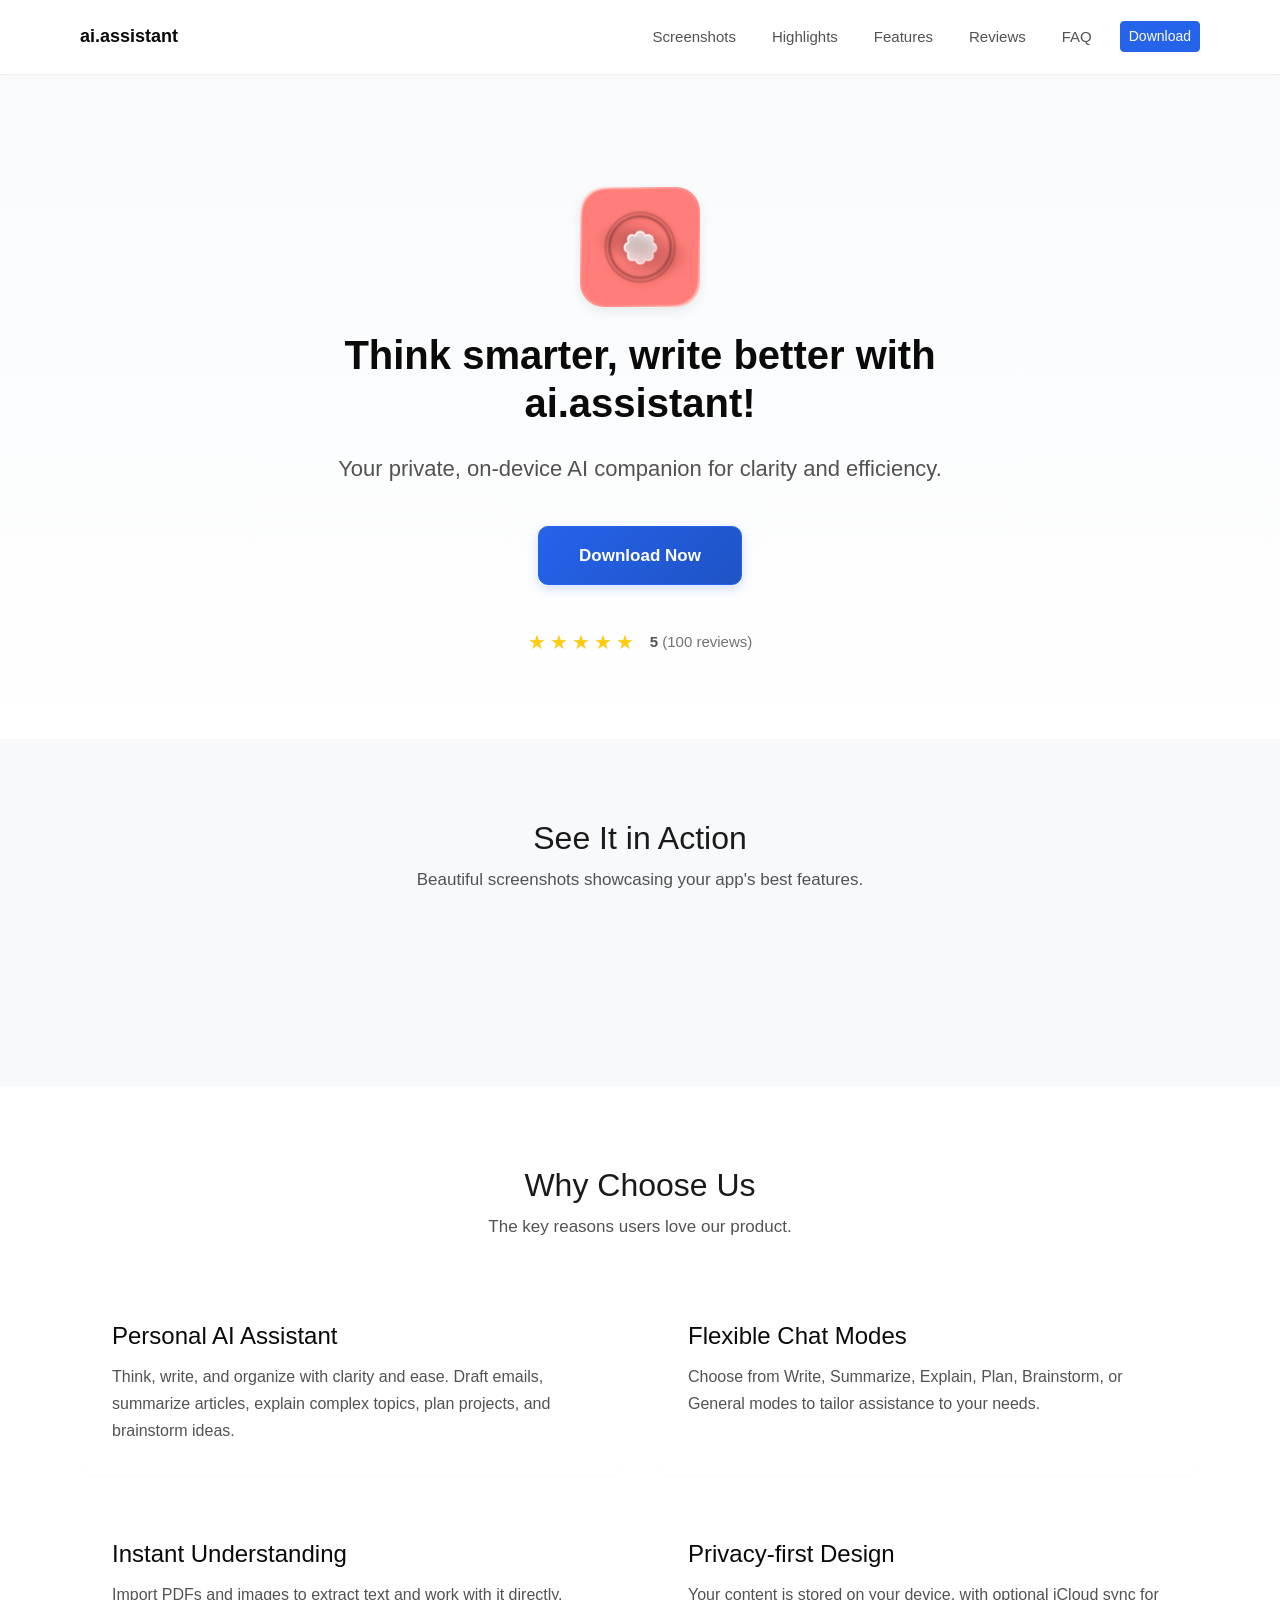
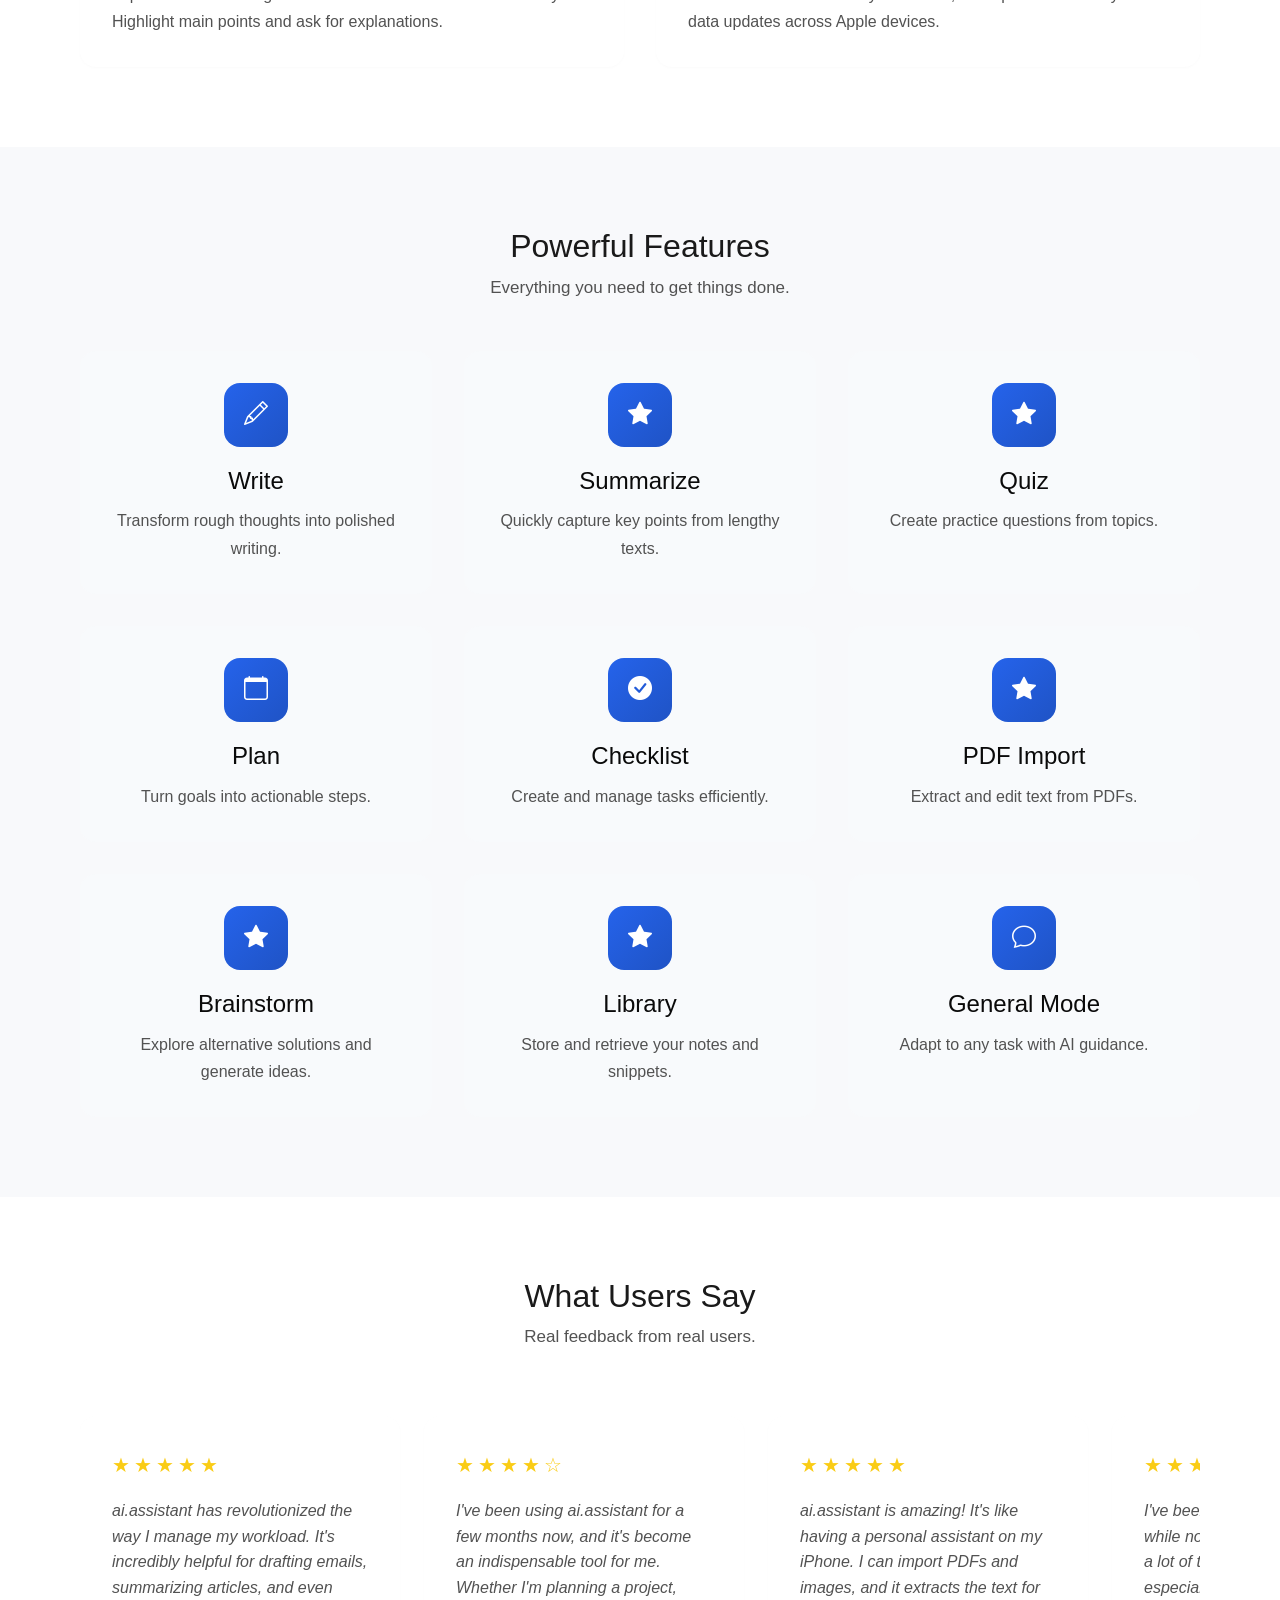
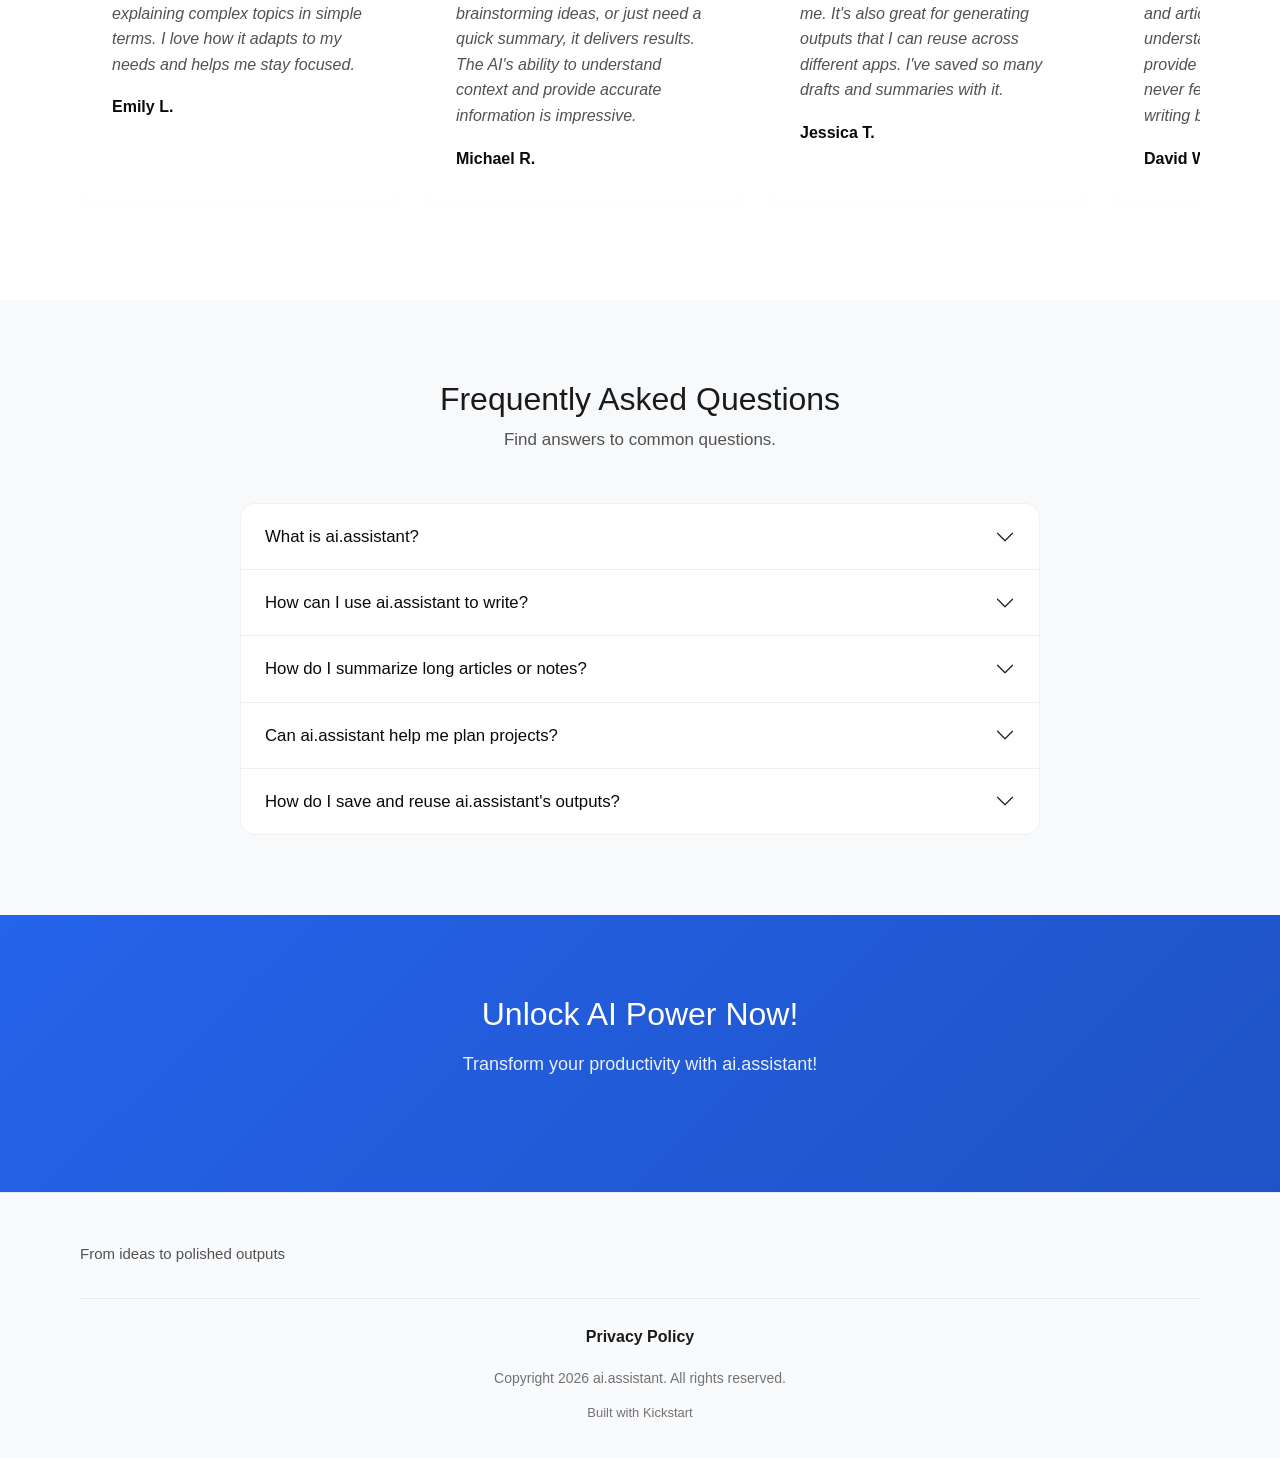
==== commit b730d412: "Deploy website – May 17, 2026 at 5:15 PM" ====
--- a/index.html
+++ b/index.html
@@ -246,42 +246,42 @@
               <p class="section-description">Find answers to common questions.</p>
             </div>
             <div class="faq-content faq-accordion-layout">
-              <div id="accordionV7Qbs" class="faq-accordion accordion">
-                <div class="accordion-item">
-                  <h2 class="accordion-header"><button type="button" class="accordion-button collapsed btn" data-bs-toggle="collapse" data-bs-target="#accordionV7Qbs-itemzNcFY" aria-expanded="false" aria-controls="accordionV7Qbs-itemzNcFY">What is ai.assistant?</button></h2>
-                  <div id="accordionV7Qbs-itemzNcFY" class="accordion-collapse collapse" data-bs-parent="#accordionV7Qbs">
+              <div id="accordionVLiIV" class="faq-accordion accordion">
+                <div class="accordion-item">
+                  <h2 class="accordion-header"><button type="button" class="accordion-button collapsed btn" data-bs-toggle="collapse" data-bs-target="#accordionVLiIV-item7lWpX" aria-expanded="false" aria-controls="accordionVLiIV-item7lWpX">What is ai.assistant?</button></h2>
+                  <div id="accordionVLiIV-item7lWpX" class="accordion-collapse collapse" data-bs-parent="#accordionVLiIV">
                     <div class="accordion-body">
                       <p class="faq-answer">ai.assistant is a private, on-device AI companion that helps you think, write, and organize with clarity. It can draft emails, summarize articles, explain complex topics, plan projects, and brainstorm ideas.</p>
                     </div>
                   </div>
                 </div>
                 <div class="accordion-item">
-                  <h2 class="accordion-header"><button type="button" class="accordion-button collapsed btn" data-bs-toggle="collapse" data-bs-target="#accordionV7Qbs-itemYWzPb" aria-expanded="false" aria-controls="accordionV7Qbs-itemYWzPb">How can I use ai.assistant to write?</button></h2>
-                  <div id="accordionV7Qbs-itemYWzPb" class="accordion-collapse collapse" data-bs-parent="#accordionV7Qbs">
+                  <h2 class="accordion-header"><button type="button" class="accordion-button collapsed btn" data-bs-toggle="collapse" data-bs-target="#accordionVLiIV-item71Lqh" aria-expanded="false" aria-controls="accordionVLiIV-item71Lqh">How can I use ai.assistant to write?</button></h2>
+                  <div id="accordionVLiIV-item71Lqh" class="accordion-collapse collapse" data-bs-parent="#accordionVLiIV">
                     <div class="accordion-body">
                       <p class="faq-answer">You can use ai.assistant's 'Write' mode to turn rough thoughts into clear writing. It can draft emails, essays, and blog posts, rewrite messages to be shorter, friendlier, or more professional, and polish wording while keeping your own voice.</p>
                     </div>
                   </div>
                 </div>
                 <div class="accordion-item">
-                  <h2 class="accordion-header"><button type="button" class="accordion-button collapsed btn" data-bs-toggle="collapse" data-bs-target="#accordionV7Qbs-itemH5LLg" aria-expanded="false" aria-controls="accordionV7Qbs-itemH5LLg">How do I summarize long articles or notes?</button></h2>
-                  <div id="accordionV7Qbs-itemH5LLg" class="accordion-collapse collapse" data-bs-parent="#accordionV7Qbs">
+                  <h2 class="accordion-header"><button type="button" class="accordion-button collapsed btn" data-bs-toggle="collapse" data-bs-target="#accordionVLiIV-itemlPOPe" aria-expanded="false" aria-controls="accordionVLiIV-itemlPOPe">How do I summarize long articles or notes?</button></h2>
+                  <div id="accordionVLiIV-itemlPOPe" class="accordion-collapse collapse" data-bs-parent="#accordionVLiIV">
                     <div class="accordion-body">
                       <p class="faq-answer">You can use ai.assistant's 'Summarize' mode to get to the point in seconds. It can turn long articles or notes into key takeaways, generate TL;DRs, and compare multiple summaries to decide what matters.</p>
                     </div>
                   </div>
                 </div>
                 <div class="accordion-item">
-                  <h2 class="accordion-header"><button type="button" class="accordion-button collapsed btn" data-bs-toggle="collapse" data-bs-target="#accordionV7Qbs-itemdj9gn" aria-expanded="false" aria-controls="accordionV7Qbs-itemdj9gn">Can ai.assistant help me plan projects?</button></h2>
-                  <div id="accordionV7Qbs-itemdj9gn" class="accordion-collapse collapse" data-bs-parent="#accordionV7Qbs">
+                  <h2 class="accordion-header"><button type="button" class="accordion-button collapsed btn" data-bs-toggle="collapse" data-bs-target="#accordionVLiIV-itemOYRu4" aria-expanded="false" aria-controls="accordionVLiIV-itemOYRu4">Can ai.assistant help me plan projects?</button></h2>
+                  <div id="accordionVLiIV-itemOYRu4" class="accordion-collapse collapse" data-bs-parent="#accordionVLiIV">
                     <div class="accordion-body">
                       <p class="faq-answer">Yes, ai.assistant can help you plan projects by creating checklists for trips, events, or errands, mapping out study schedules or project timelines, and turning vague ideas into ordered action plans.</p>
                     </div>
                   </div>
                 </div>
                 <div class="accordion-item">
-                  <h2 class="accordion-header"><button type="button" class="accordion-button collapsed btn" data-bs-toggle="collapse" data-bs-target="#accordionV7Qbs-itemxbods" aria-expanded="false" aria-controls="accordionV7Qbs-itemxbods">How do I save and reuse ai.assistant's outputs?</button></h2>
-                  <div id="accordionV7Qbs-itemxbods" class="accordion-collapse collapse" data-bs-parent="#accordionV7Qbs">
+                  <h2 class="accordion-header"><button type="button" class="accordion-button collapsed btn" data-bs-toggle="collapse" data-bs-target="#accordionVLiIV-itemZC2o8" aria-expanded="false" aria-controls="accordionVLiIV-itemZC2o8">How do I save and reuse ai.assistant's outputs?</button></h2>
+                  <div id="accordionVLiIV-itemZC2o8" class="accordion-collapse collapse" data-bs-parent="#accordionVLiIV">
                     <div class="accordion-body">
                       <p class="faq-answer">You can save drafts, summaries, plans, checklists, quizzes, flashcards, and more as Outputs. You can organize them by type, topic, or project, search, tag, and filter to find exactly what you need, and copy and reuse outputs across apps in seconds.</p>
                     </div>
@@ -296,9 +296,6 @@
             <div class="download-content">
               <h2>Unlock AI Power Now!</h2>
               <p class="download-description">Transform your productivity with ai.assistant!</p>
-              <div class="store-badges">
-                <a href="https://apps.apple.com/app/id6759457807" class="store-badge-link"><img src="images/app-store-download-black.svg" alt="Download on the App Store" class="store-badge store-badge-light-mode" /><img src="images/app-store-download-white.svg" alt="Download on the App Store" class="store-badge store-badge-dark-mode" /></a>
-              </div>
             </div>
           </div>
         </div>
@@ -312,6 +309,9 @@
           </div>
         </div>
         <div class="footer-copyright">
+          <div class="footer-links">
+            <a href="privacy/index.html" class="footer-privacy-link">Privacy Policy</a>
+          </div>
           <p>Copyright 2026 ai.assistant. All rights reserved.</p>
           <a href="https://kickstart.tools" class="footer-kickstart-link">Built with Kickstart</a>
         </div>
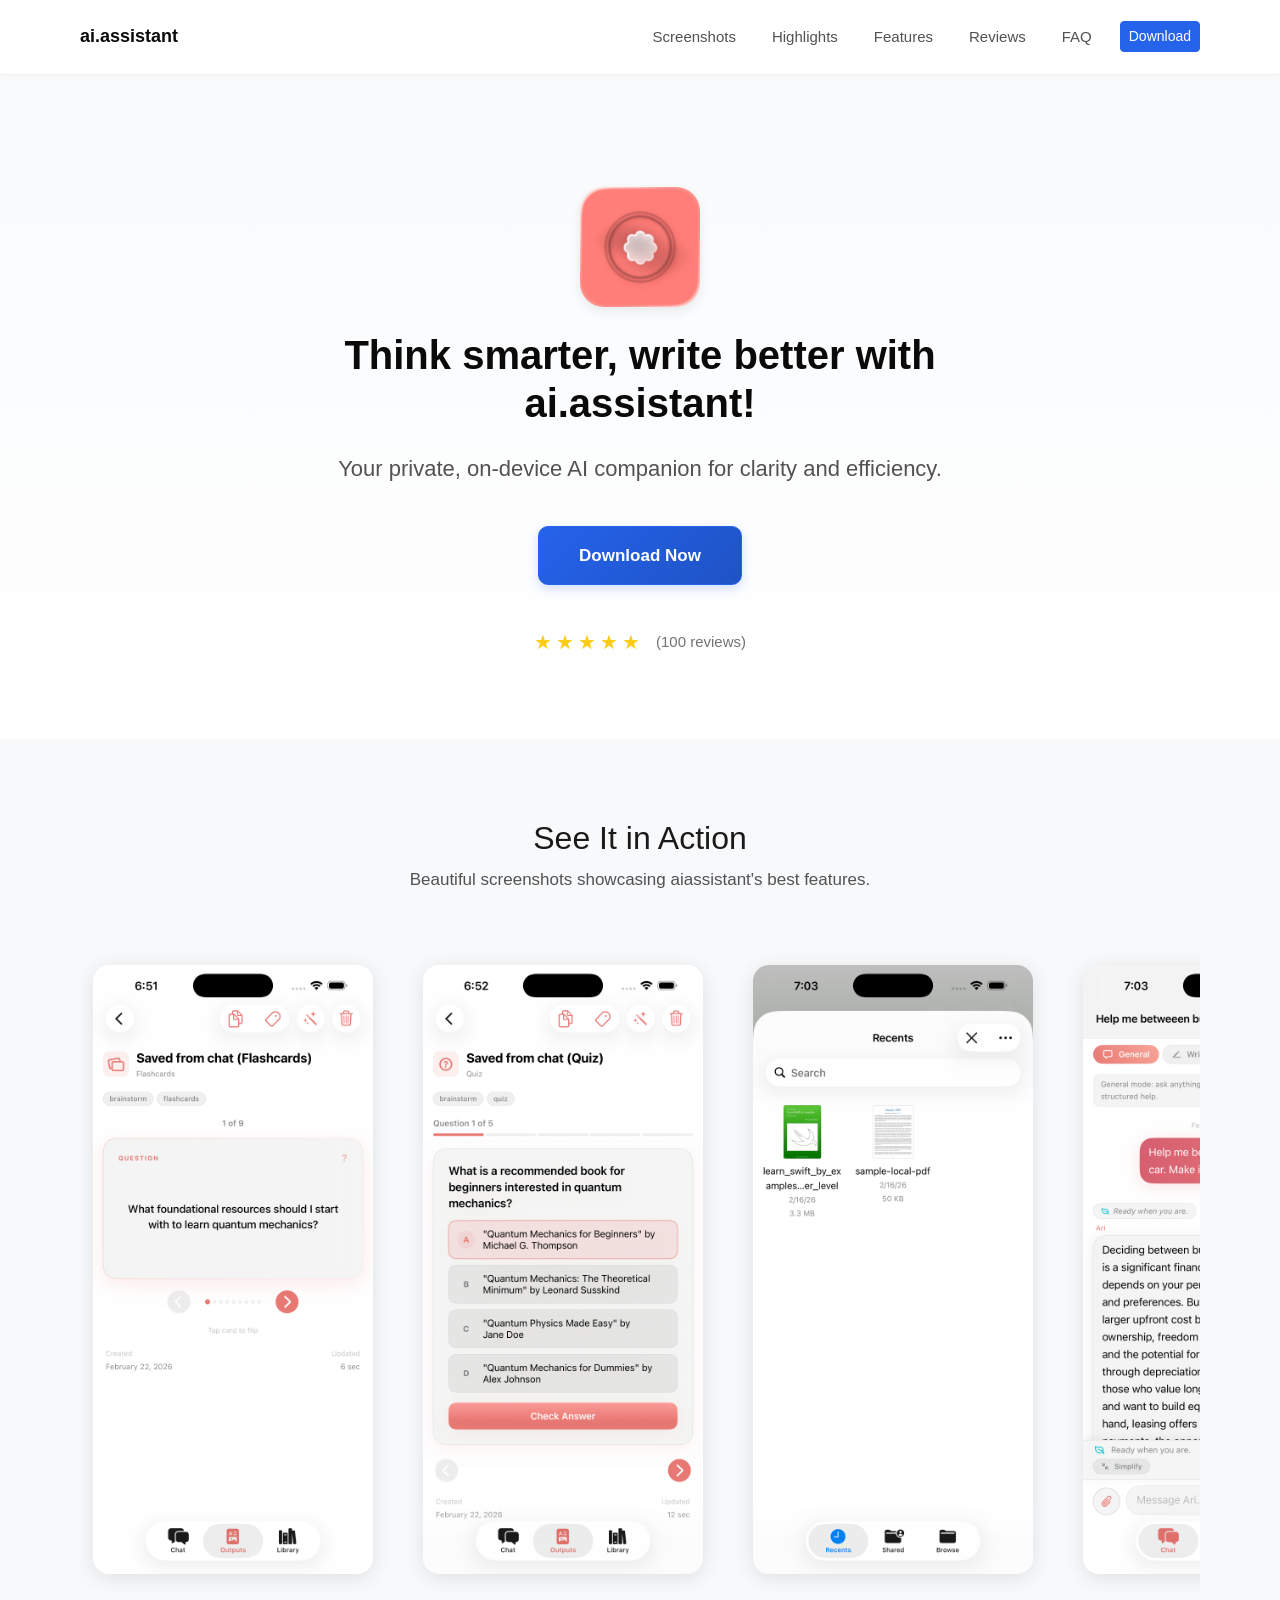
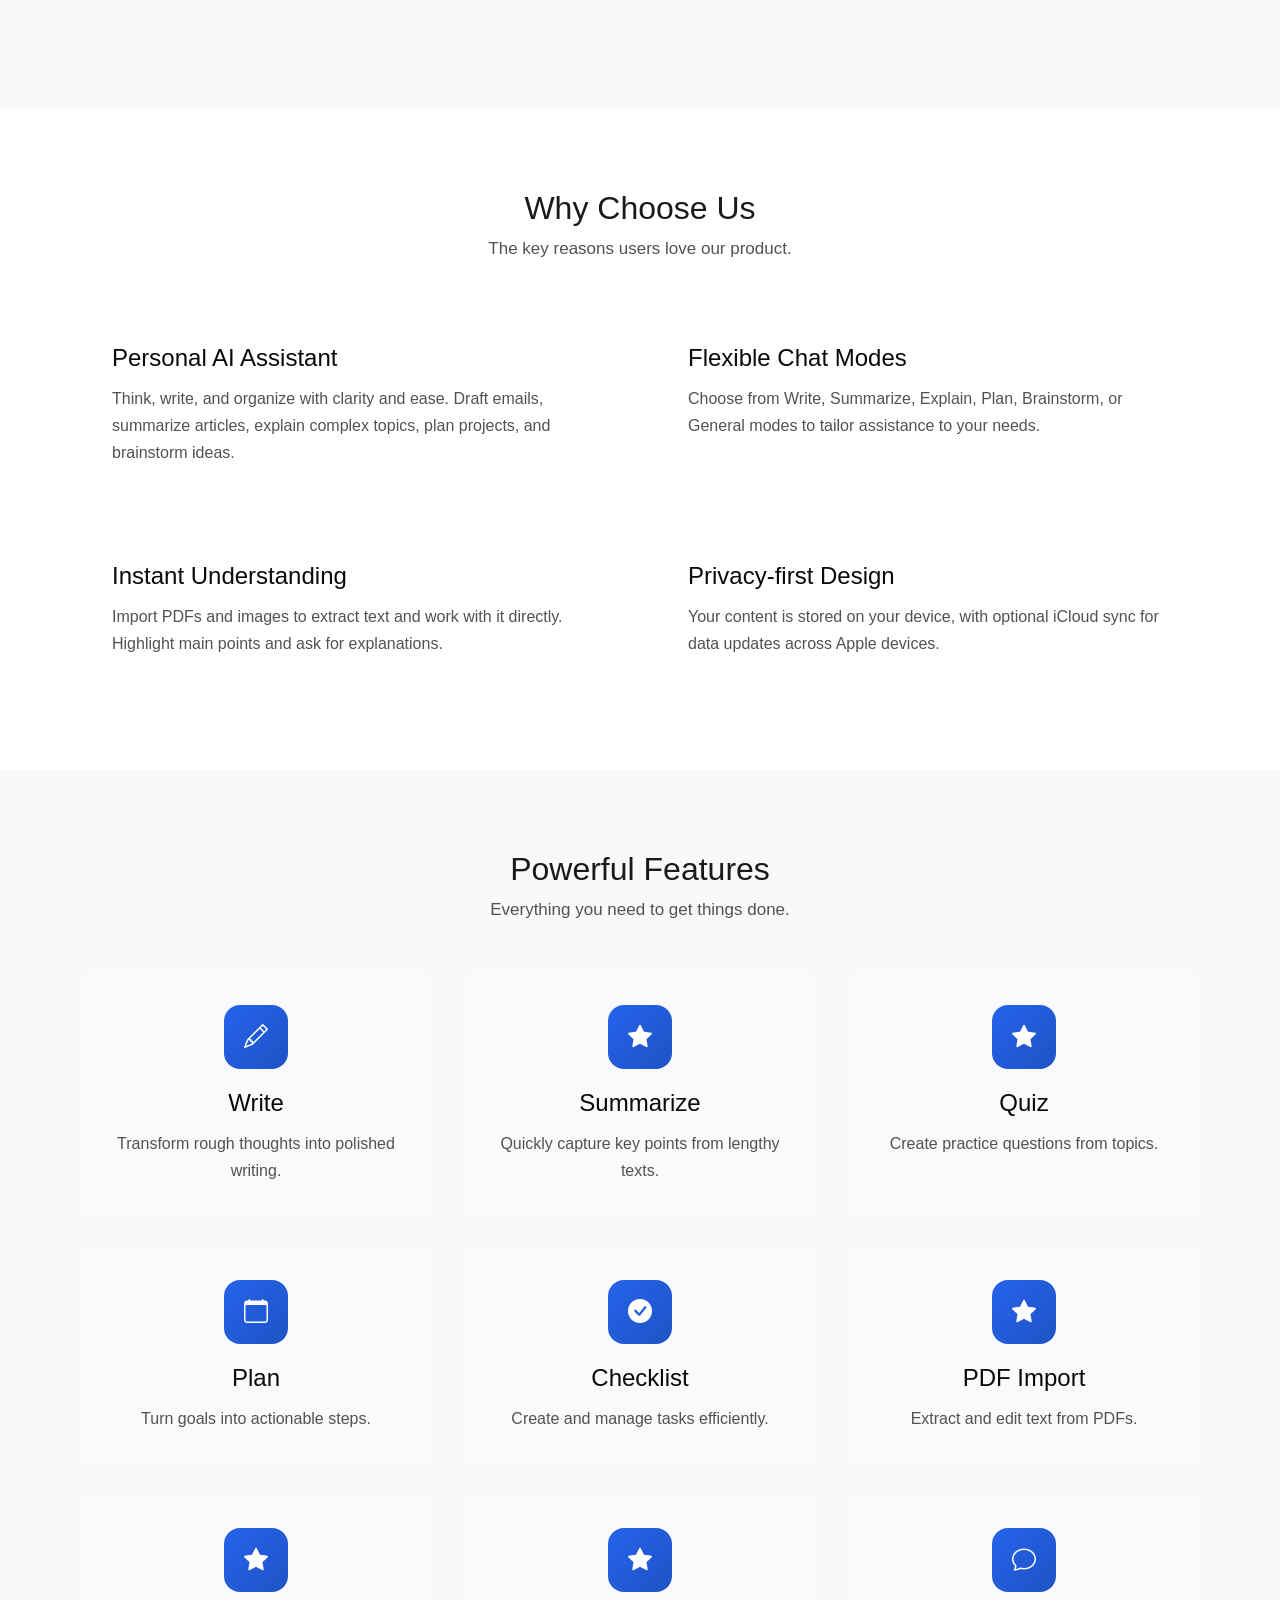
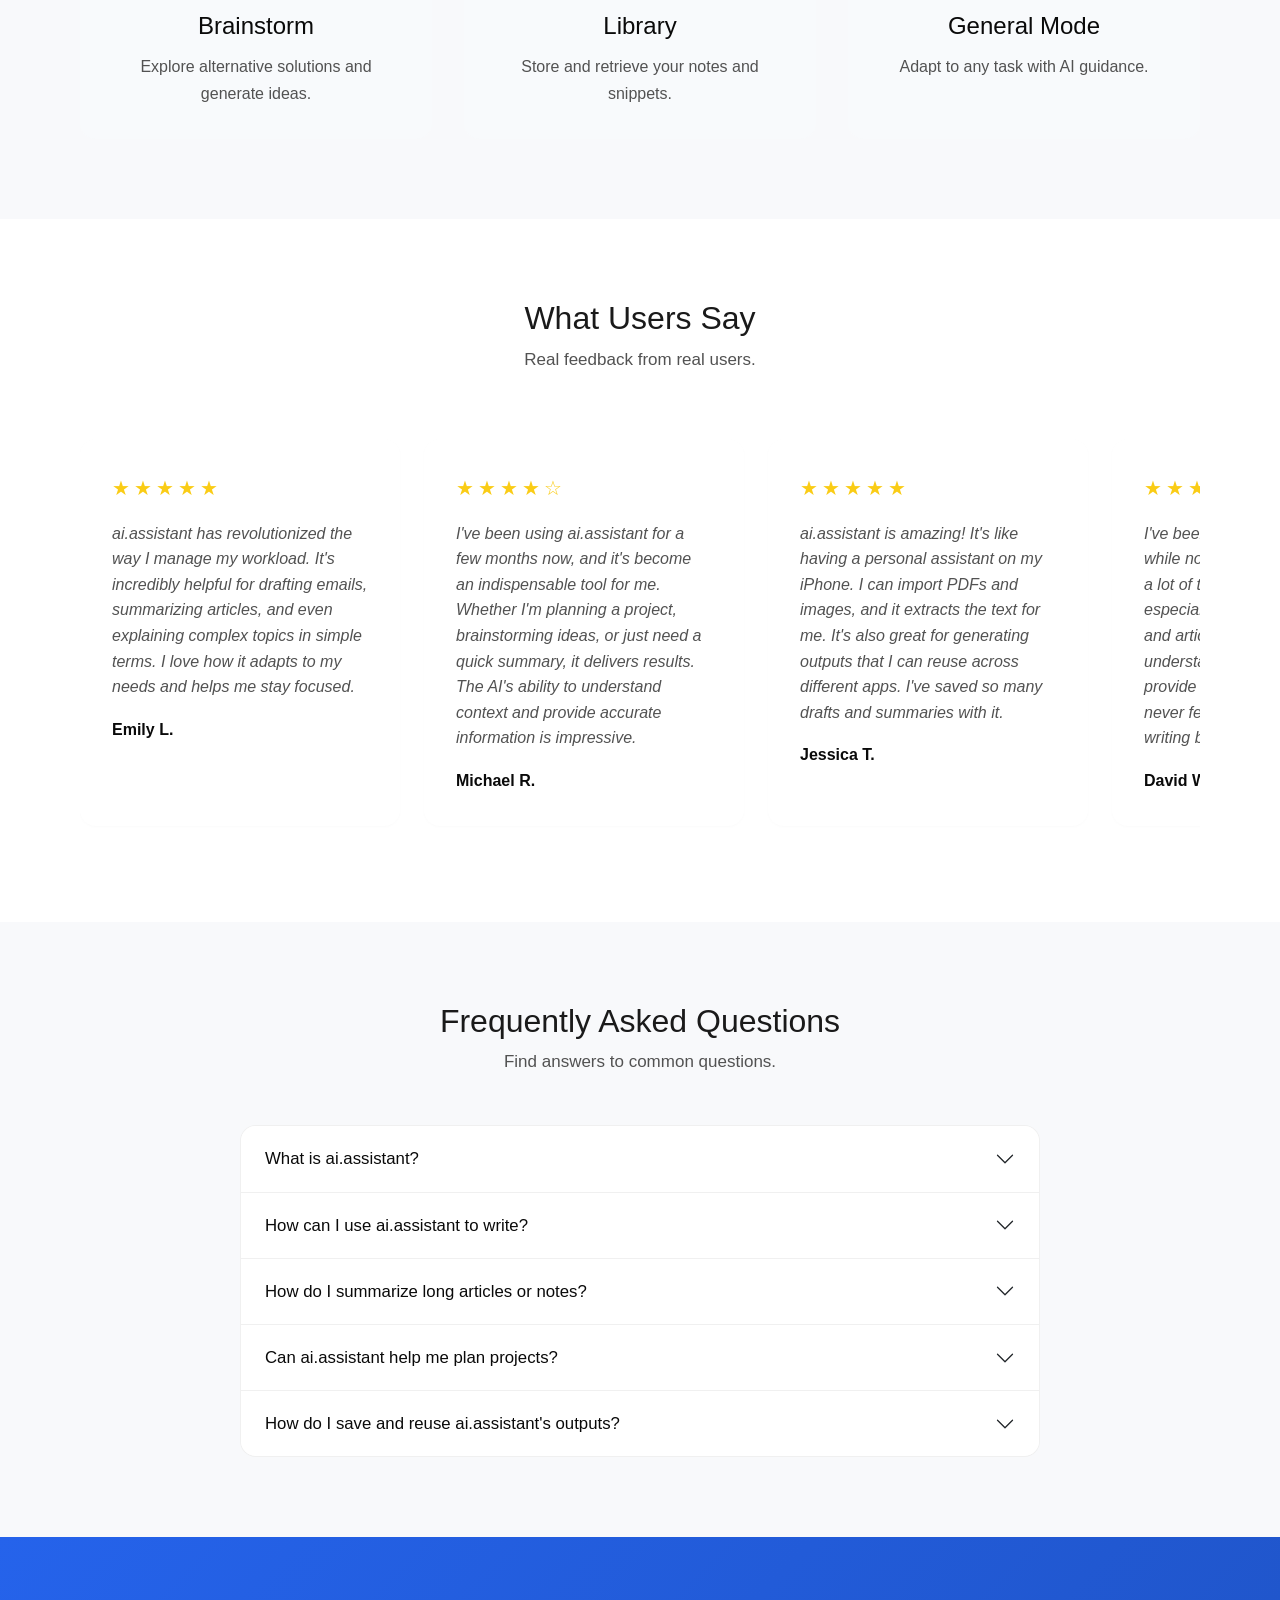
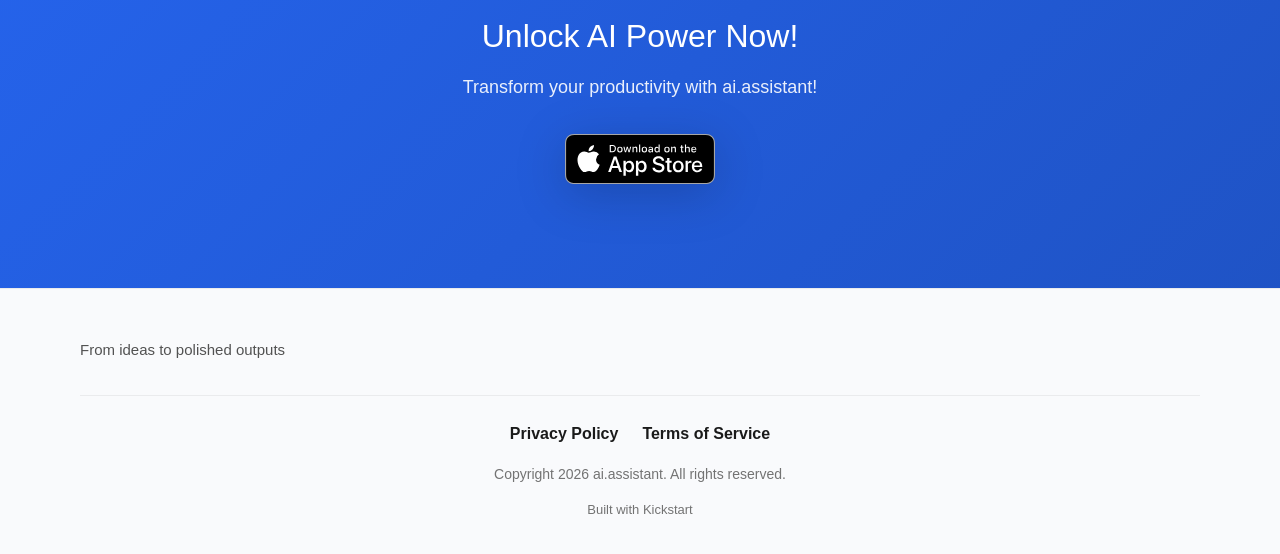
==== commit 5ee812d4: "Deploy website – May 24, 2026 at 10:35 AM" ====
--- a/index.html
+++ b/index.html
@@ -70,7 +70,7 @@
                   <span class="star">★</span>
                   <span class="star">★</span>
                 </div>
-                <p class="rating-text"><strong>5</strong><span class="rating-count"> (100 reviews)</span></p>
+                <p class="rating-text"><span class="rating-count">(100 reviews)</span></p>
               </div>
             </div>
           </div>
@@ -79,10 +79,107 @@
           <div class="container">
             <div class="section-header">
               <h2>See It in Action</h2>
-              <p class="section-description">Beautiful screenshots showcasing your app's best features.</p>
+              <p class="section-description">Beautiful screenshots showcasing aiassistant's best features.</p>
             </div>
             <div class="screenshots-container">
-              <div class="screenshots-scroll"></div>
+              <div class="screenshots-scroll">
+                <div class="screenshot-card">
+                  <button type="button" class="screenshot-trigger btn" data-bs-toggle="modal" data-bs-target="#screenshot-modal-0"><img src="images/screenshots/iphone:en_11.png" alt="save output" class="screenshot-image" /></button>
+                </div>
+                <div class="screenshot-card">
+                  <button type="button" class="screenshot-trigger btn" data-bs-toggle="modal" data-bs-target="#screenshot-modal-1"><img src="images/screenshots/iphone:en_10.png" alt="Guide flashcards" class="screenshot-image" /></button>
+                </div>
+                <div class="screenshot-card">
+                  <button type="button" class="screenshot-trigger btn" data-bs-toggle="modal" data-bs-target="#screenshot-modal-2"><img src="images/screenshots/iphone:en_09.png" alt="upload pdf" class="screenshot-image" /></button>
+                </div>
+                <div class="screenshot-card">
+                  <button type="button" class="screenshot-trigger btn" data-bs-toggle="modal" data-bs-target="#screenshot-modal-3"><img src="images/screenshots/iphone:en_08.png" alt="chat with ai assistant" class="screenshot-image" /></button>
+                </div>
+                <div class="screenshot-card">
+                  <button type="button" class="screenshot-trigger btn" data-bs-toggle="modal" data-bs-target="#screenshot-modal-4"><img src="images/screenshots/iphone:en_07.png" alt="Have a conversation" class="screenshot-image" /></button>
+                </div>
+                <div class="screenshot-card">
+                  <button type="button" class="screenshot-trigger btn" data-bs-toggle="modal" data-bs-target="#screenshot-modal-5"><img src="images/screenshots/iphone:en_06.png" alt="Summarize" class="screenshot-image" /></button>
+                </div>
+              </div>
+            </div>
+            <div id="screenshot-modal-0" tabindex="-1" class="modal fade screenshot-modal" aria-labelledby="screenshotModalLabel0" aria-hidden="true">
+              <div class="modal-dialog modal-lg modal-dialog-centered">
+                <div class="modal-content">
+                  <div class="modal-header">
+                    <h4>Screenshot 1</h4>
+                    <button type="button" class="btn btn-close" data-bs-dismiss="modal" label="Close"></button>
+                  </div>
+                  <div class="modal-body text-center">
+                    <img src="images/screenshots/iphone:en_11.png" alt="save output" class="img-fluid screenshot-lightbox-image" />
+                  </div>
+                </div>
+              </div>
+            </div>
+            <div id="screenshot-modal-1" tabindex="-1" class="modal fade screenshot-modal" aria-labelledby="screenshotModalLabel1" aria-hidden="true">
+              <div class="modal-dialog modal-lg modal-dialog-centered">
+                <div class="modal-content">
+                  <div class="modal-header">
+                    <h4>Screenshot 2</h4>
+                    <button type="button" class="btn btn-close" data-bs-dismiss="modal" label="Close"></button>
+                  </div>
+                  <div class="modal-body text-center">
+                    <img src="images/screenshots/iphone:en_10.png" alt="Guide flashcards" class="img-fluid screenshot-lightbox-image" />
+                  </div>
+                </div>
+              </div>
+            </div>
+            <div id="screenshot-modal-2" tabindex="-1" class="modal fade screenshot-modal" aria-labelledby="screenshotModalLabel2" aria-hidden="true">
+              <div class="modal-dialog modal-lg modal-dialog-centered">
+                <div class="modal-content">
+                  <div class="modal-header">
+                    <h4>Screenshot 3</h4>
+                    <button type="button" class="btn btn-close" data-bs-dismiss="modal" label="Close"></button>
+                  </div>
+                  <div class="modal-body text-center">
+                    <img src="images/screenshots/iphone:en_09.png" alt="upload pdf" class="img-fluid screenshot-lightbox-image" />
+                  </div>
+                </div>
+              </div>
+            </div>
+            <div id="screenshot-modal-3" tabindex="-1" class="modal fade screenshot-modal" aria-labelledby="screenshotModalLabel3" aria-hidden="true">
+              <div class="modal-dialog modal-lg modal-dialog-centered">
+                <div class="modal-content">
+                  <div class="modal-header">
+                    <h4>Screenshot 4</h4>
+                    <button type="button" class="btn btn-close" data-bs-dismiss="modal" label="Close"></button>
+                  </div>
+                  <div class="modal-body text-center">
+                    <img src="images/screenshots/iphone:en_08.png" alt="chat with ai assistant" class="img-fluid screenshot-lightbox-image" />
+                  </div>
+                </div>
+              </div>
+            </div>
+            <div id="screenshot-modal-4" tabindex="-1" class="modal fade screenshot-modal" aria-labelledby="screenshotModalLabel4" aria-hidden="true">
+              <div class="modal-dialog modal-lg modal-dialog-centered">
+                <div class="modal-content">
+                  <div class="modal-header">
+                    <h4>Screenshot 5</h4>
+                    <button type="button" class="btn btn-close" data-bs-dismiss="modal" label="Close"></button>
+                  </div>
+                  <div class="modal-body text-center">
+                    <img src="images/screenshots/iphone:en_07.png" alt="Have a conversation" class="img-fluid screenshot-lightbox-image" />
+                  </div>
+                </div>
+              </div>
+            </div>
+            <div id="screenshot-modal-5" tabindex="-1" class="modal fade screenshot-modal" aria-labelledby="screenshotModalLabel5" aria-hidden="true">
+              <div class="modal-dialog modal-lg modal-dialog-centered">
+                <div class="modal-content">
+                  <div class="modal-header">
+                    <h4>Screenshot 6</h4>
+                    <button type="button" class="btn btn-close" data-bs-dismiss="modal" label="Close"></button>
+                  </div>
+                  <div class="modal-body text-center">
+                    <img src="images/screenshots/iphone:en_06.png" alt="Summarize" class="img-fluid screenshot-lightbox-image" />
+                  </div>
+                </div>
+              </div>
             </div>
           </div>
         </div>
@@ -246,42 +343,42 @@
               <p class="section-description">Find answers to common questions.</p>
             </div>
             <div class="faq-content faq-accordion-layout">
-              <div id="accordionVLiIV" class="faq-accordion accordion">
+              <div id="accordionLY8pV" class="faq-accordion accordion">
                 <div class="accordion-item">
-                  <h2 class="accordion-header"><button type="button" class="accordion-button collapsed btn" data-bs-toggle="collapse" data-bs-target="#accordionVLiIV-item7lWpX" aria-expanded="false" aria-controls="accordionVLiIV-item7lWpX">What is ai.assistant?</button></h2>
-                  <div id="accordionVLiIV-item7lWpX" class="accordion-collapse collapse" data-bs-parent="#accordionVLiIV">
+                  <h2 class="accordion-header"><button type="button" class="accordion-button collapsed btn" data-bs-toggle="collapse" data-bs-target="#accordionLY8pV-itemWNiGj" aria-expanded="false" aria-controls="accordionLY8pV-itemWNiGj">What is ai.assistant?</button></h2>
+                  <div id="accordionLY8pV-itemWNiGj" class="accordion-collapse collapse" data-bs-parent="#accordionLY8pV">
                     <div class="accordion-body">
                       <p class="faq-answer">ai.assistant is a private, on-device AI companion that helps you think, write, and organize with clarity. It can draft emails, summarize articles, explain complex topics, plan projects, and brainstorm ideas.</p>
                     </div>
                   </div>
                 </div>
                 <div class="accordion-item">
-                  <h2 class="accordion-header"><button type="button" class="accordion-button collapsed btn" data-bs-toggle="collapse" data-bs-target="#accordionVLiIV-item71Lqh" aria-expanded="false" aria-controls="accordionVLiIV-item71Lqh">How can I use ai.assistant to write?</button></h2>
-                  <div id="accordionVLiIV-item71Lqh" class="accordion-collapse collapse" data-bs-parent="#accordionVLiIV">
+                  <h2 class="accordion-header"><button type="button" class="accordion-button collapsed btn" data-bs-toggle="collapse" data-bs-target="#accordionLY8pV-itemNE8Fn" aria-expanded="false" aria-controls="accordionLY8pV-itemNE8Fn">How can I use ai.assistant to write?</button></h2>
+                  <div id="accordionLY8pV-itemNE8Fn" class="accordion-collapse collapse" data-bs-parent="#accordionLY8pV">
                     <div class="accordion-body">
                       <p class="faq-answer">You can use ai.assistant's 'Write' mode to turn rough thoughts into clear writing. It can draft emails, essays, and blog posts, rewrite messages to be shorter, friendlier, or more professional, and polish wording while keeping your own voice.</p>
                     </div>
                   </div>
                 </div>
                 <div class="accordion-item">
-                  <h2 class="accordion-header"><button type="button" class="accordion-button collapsed btn" data-bs-toggle="collapse" data-bs-target="#accordionVLiIV-itemlPOPe" aria-expanded="false" aria-controls="accordionVLiIV-itemlPOPe">How do I summarize long articles or notes?</button></h2>
-                  <div id="accordionVLiIV-itemlPOPe" class="accordion-collapse collapse" data-bs-parent="#accordionVLiIV">
+                  <h2 class="accordion-header"><button type="button" class="accordion-button collapsed btn" data-bs-toggle="collapse" data-bs-target="#accordionLY8pV-itemcCDEO" aria-expanded="false" aria-controls="accordionLY8pV-itemcCDEO">How do I summarize long articles or notes?</button></h2>
+                  <div id="accordionLY8pV-itemcCDEO" class="accordion-collapse collapse" data-bs-parent="#accordionLY8pV">
                     <div class="accordion-body">
                       <p class="faq-answer">You can use ai.assistant's 'Summarize' mode to get to the point in seconds. It can turn long articles or notes into key takeaways, generate TL;DRs, and compare multiple summaries to decide what matters.</p>
                     </div>
                   </div>
                 </div>
                 <div class="accordion-item">
-                  <h2 class="accordion-header"><button type="button" class="accordion-button collapsed btn" data-bs-toggle="collapse" data-bs-target="#accordionVLiIV-itemOYRu4" aria-expanded="false" aria-controls="accordionVLiIV-itemOYRu4">Can ai.assistant help me plan projects?</button></h2>
-                  <div id="accordionVLiIV-itemOYRu4" class="accordion-collapse collapse" data-bs-parent="#accordionVLiIV">
+                  <h2 class="accordion-header"><button type="button" class="accordion-button collapsed btn" data-bs-toggle="collapse" data-bs-target="#accordionLY8pV-itemrw7RB" aria-expanded="false" aria-controls="accordionLY8pV-itemrw7RB">Can ai.assistant help me plan projects?</button></h2>
+                  <div id="accordionLY8pV-itemrw7RB" class="accordion-collapse collapse" data-bs-parent="#accordionLY8pV">
                     <div class="accordion-body">
                       <p class="faq-answer">Yes, ai.assistant can help you plan projects by creating checklists for trips, events, or errands, mapping out study schedules or project timelines, and turning vague ideas into ordered action plans.</p>
                     </div>
                   </div>
                 </div>
                 <div class="accordion-item">
-                  <h2 class="accordion-header"><button type="button" class="accordion-button collapsed btn" data-bs-toggle="collapse" data-bs-target="#accordionVLiIV-itemZC2o8" aria-expanded="false" aria-controls="accordionVLiIV-itemZC2o8">How do I save and reuse ai.assistant's outputs?</button></h2>
-                  <div id="accordionVLiIV-itemZC2o8" class="accordion-collapse collapse" data-bs-parent="#accordionVLiIV">
+                  <h2 class="accordion-header"><button type="button" class="accordion-button collapsed btn" data-bs-toggle="collapse" data-bs-target="#accordionLY8pV-itemk697r" aria-expanded="false" aria-controls="accordionLY8pV-itemk697r">How do I save and reuse ai.assistant's outputs?</button></h2>
+                  <div id="accordionLY8pV-itemk697r" class="accordion-collapse collapse" data-bs-parent="#accordionLY8pV">
                     <div class="accordion-body">
                       <p class="faq-answer">You can save drafts, summaries, plans, checklists, quizzes, flashcards, and more as Outputs. You can organize them by type, topic, or project, search, tag, and filter to find exactly what you need, and copy and reuse outputs across apps in seconds.</p>
                     </div>
@@ -296,6 +393,9 @@
             <div class="download-content">
               <h2>Unlock AI Power Now!</h2>
               <p class="download-description">Transform your productivity with ai.assistant!</p>
+              <div class="store-badges">
+                <a href="https://apps.apple.com/app/id6759457807" class="store-badge-link"><img src="images/app-store-download-black.svg" alt="Download on the App Store" class="store-badge store-badge-light-mode" /><img src="images/app-store-download-white.svg" alt="Download on the App Store" class="store-badge store-badge-dark-mode" /></a>
+              </div>
             </div>
           </div>
         </div>
@@ -311,6 +411,7 @@
         <div class="footer-copyright">
           <div class="footer-links">
             <a href="privacy/index.html" class="footer-privacy-link">Privacy Policy</a>
+            <a href="https://www.apple.com/legal/internet-services/itunes/dev/stdeula" class="footer-privacy-link">Terms of Service</a>
           </div>
           <p>Copyright 2026 ai.assistant. All rights reserved.</p>
           <a href="https://kickstart.tools" class="footer-kickstart-link">Built with Kickstart</a>
--- a/css/styles.css
+++ b/css/styles.css
@@ -1701,45 +1701,53 @@
 }
 
 /* ==========================================
-   PRIVACY POLICY PAGE
+   LEGAL PAGES
    ========================================== */
 
-.privacy-page {
+.privacy-page,
+.terms-page {
     padding: var(--section-padding-y) 0;
     background: var(--bg-primary);
     min-height: 80vh;
 }
 
-.privacy-title {
+.privacy-title,
+.terms-title {
     font-weight: 700;
     margin-bottom: 2rem;
     color: var(--text-primary);
 }
 
-.privacy-content {
+.privacy-content,
+.terms-content {
     max-width: 800px;
     line-height: 1.8;
     color: var(--text-primary);
 }
 
 .privacy-content h2,
-.privacy-content h3 {
+.privacy-content h3,
+.terms-content h2,
+.terms-content h3 {
     margin-top: 2rem;
     margin-bottom: 1rem;
     color: var(--text-primary);
 }
 
-.privacy-content p {
+.privacy-content p,
+.terms-content p {
     margin-bottom: 1rem;
     color: var(--text-secondary);
 }
 
-.privacy-content ul {
+.privacy-content ul,
+.terms-content ul {
     margin-left: 1.5rem;
     margin-bottom: 1rem;
 }
 
-.privacy-content li {
+.privacy-content li,
+.terms-content li {
     margin-bottom: 0.5rem;
     color: var(--text-secondary);
 }
